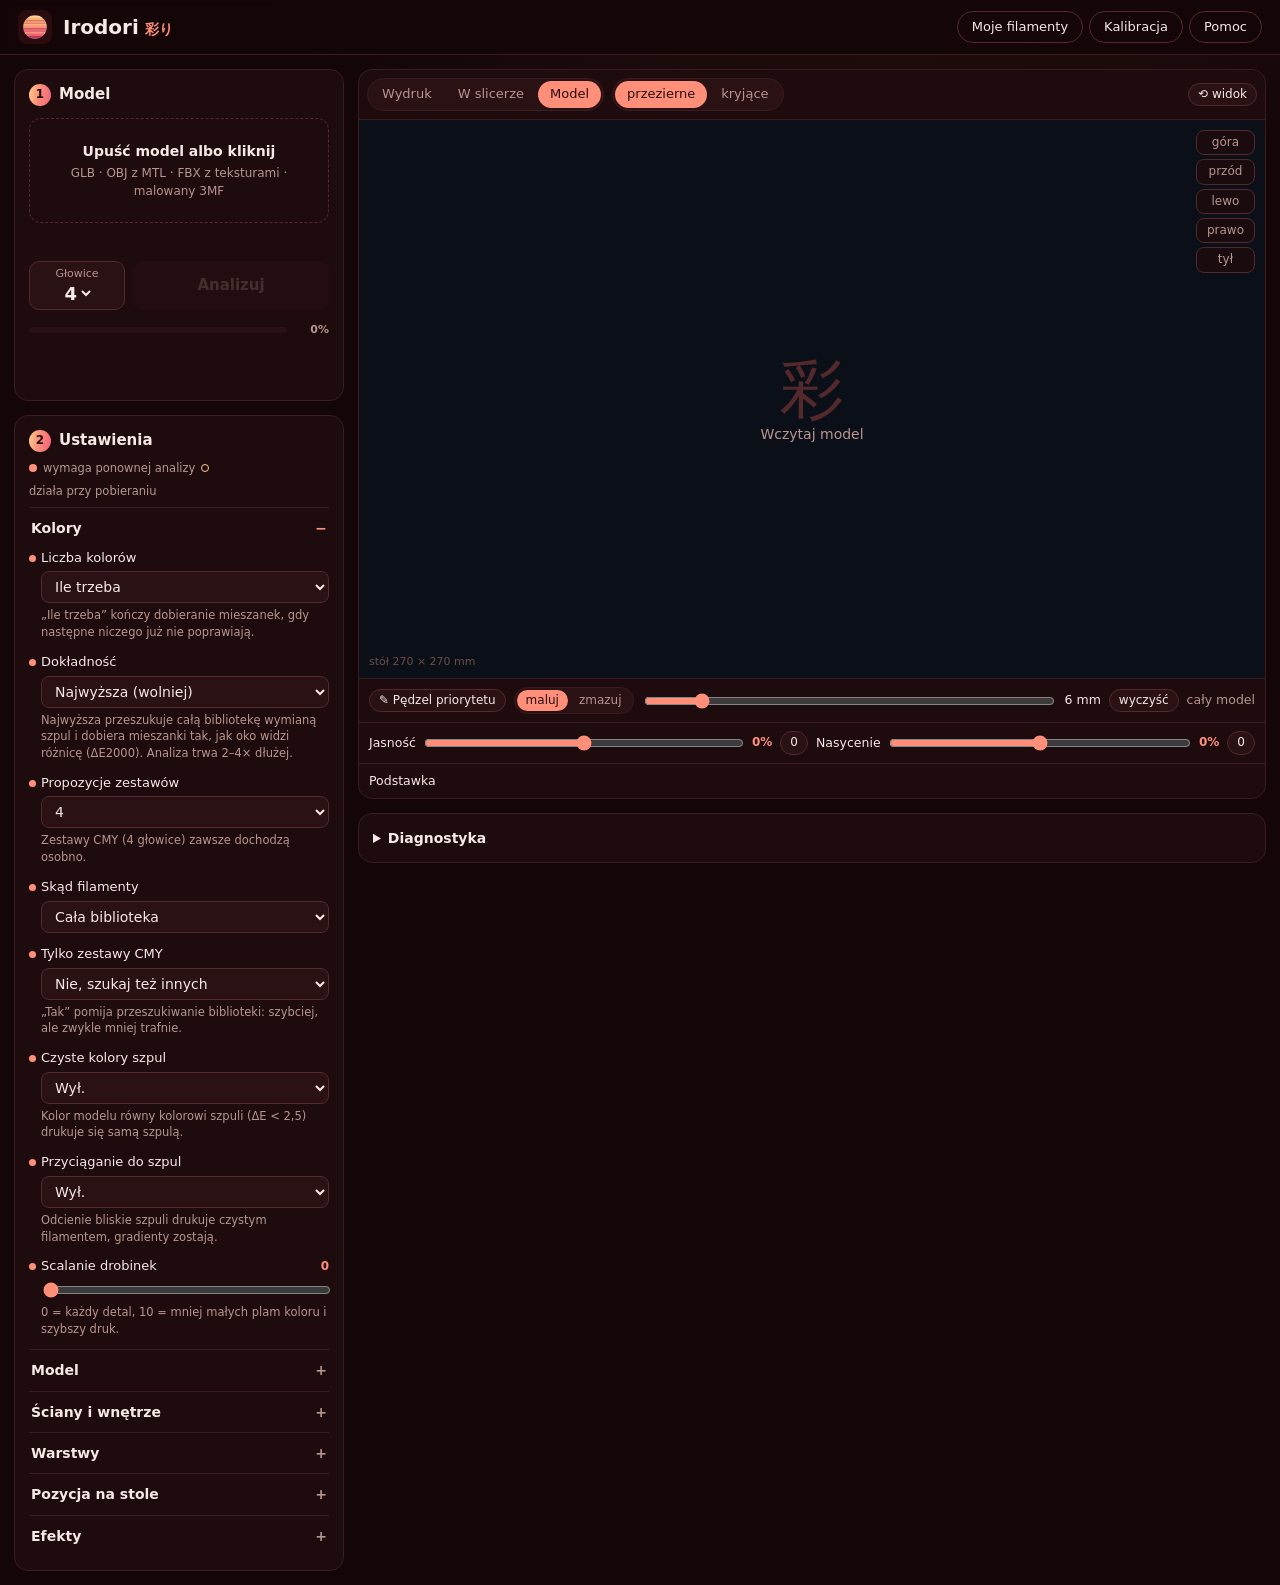
==== frontend/index.html @ f0176de1 "Initial version of Irodori" ====
<!doctype html>
<html lang="pl">
<head>
<meta charset="utf-8">
<meta name="viewport" content="width=device-width, initial-scale=1">
<title>Irodori</title>
<link rel="icon" href="logo.svg" type="image/svg+xml">
<link rel="stylesheet" href="style.css">
<script type="importmap">
{ "imports": {
  "three": "./vendor/three.module.js",
  "three/addons/": "./vendor/jsm/",
  "three-mesh-bvh": "./vendor/three-mesh-bvh.module.js"
} }
</script>
</head>
<body>
<header class="bar">
  <a class="brand" href="./"><img src="logo.svg" alt="" width="34" height="34">
    <span><b>Irodori</b> <span class="kanji">彩り</span></span></a>
  <nav>
    <button id="btnInventory" class="nav" type="button">Moje filamenty</button>
    <button id="btnCalib" class="nav" type="button">Kalibracja</button>
    <a class="nav" href="help.html" target="_blank">Pomoc</a>
  </nav>
</header>

<main class="work">
  <aside class="side">
    <section class="panel">
      <h2><i>1</i> Model</h2>
      <label id="drop" class="drop">
        <input id="file" type="file" accept=".glb,.3mf,.fbx,.obj,.mtl,.png,.jpg,.jpeg,.webp,.tif,.tiff,.tga,.bmp" multiple hidden>
        <b id="dropTitle">Upuść model albo kliknij</b>
        <small id="dropSub">GLB · OBJ z MTL · FBX z teksturami · malowany 3MF</small>
      </label>
      <section id="deps" class="deps" hidden>
        <b>Model potrzebuje tych plików</b>
        <ul id="depList"></ul>
        <div class="row2">
          <label class="btn">+ pliki<input id="depFiles" type="file" accept=".png,.jpg,.jpeg,.webp,.tif,.tiff,.tga,.bmp,.mtl" multiple hidden></label>
          <label class="btn">+ folder<input id="depFolder" type="file" webkitdirectory multiple hidden></label>
        </div>
        <label class="chk"><input id="depAllow" type="checkbox"> Analizuj bez nich (albo są wbudowane w plik)</label>
      </section>
      <div id="fileInfo" class="fileinfo"></div>
      <div class="go">
        <label class="heads" title="Liczba fizycznych filamentów. Snapmaker U1 ma 4 głowice; 5–8 tylko do podglądu.">Głowice
          <select id="s_toolheads"><option>2</option><option>3</option><option selected>4</option><option>5</option>
            <option>6</option><option>7</option><option>8</option></select></label>
        <button id="btnAnalyze" class="go-btn" type="button" disabled>Analizuj</button>
      </div>
      <div class="progress"><div class="pbar"><i id="progBar"></i></div><b id="progPct">0%</b></div>
      <div id="status" class="status"></div>
      <div id="warnings" class="status warn"></div>
    </section>

    <section class="panel settings" id="adv">
      <h2><i>2</i> Ustawienia</h2>
      <p class="legend"><span class="dot re"></span> wymaga ponownej analizy <span class="dot ex"></span> działa przy pobieraniu</p>

      <details class="grp" open><summary>Kolory</summary>
        <div class="opt re"><label for="s_capacity">Liczba kolorów</label>
          <select id="s_capacity"><option value="0" selected>Ile trzeba</option><option value="64">do 64</option>
            <option value="255">do 255</option><option value="-1" id="capNoDither">tylko 4 szpule</option></select>
          <small>„Ile trzeba” kończy dobieranie mieszanek, gdy następne niczego już nie poprawiają.</small></div>
        <div class="opt re"><label for="s_precise">Dokładność</label>
          <select id="s_precise"><option value="1" selected>Najwyższa (wolniej)</option><option value="0">Szybka</option></select>
          <small>Najwyższa przeszukuje całą bibliotekę wymianą szpul i dobiera mieszanki tak, jak oko widzi różnicę (ΔE2000). Analiza trwa 2–4× dłużej.</small></div>
        <div class="opt re"><label for="s_samples">Propozycje zestawów</label>
          <select id="s_samples"><option>1</option><option>2</option><option>3</option><option selected>4</option>
            <option>5</option><option>6</option><option>7</option><option>8</option></select>
          <small>Zestawy CMY (4 głowice) zawsze dochodzą osobno.</small></div>
        <div class="opt re"><label for="s_source">Skąd filamenty</label>
          <select id="s_source"><option value="library" selected>Cała biblioteka</option><option value="owned">Tylko moje szpule</option>
            <option value="loaded">To, co jest w T1–T4</option></select></div>
        <div class="opt re"><label for="s_cmyk_optimized">Tylko zestawy CMY</label>
          <select id="s_cmyk_optimized"><option value="1">Tak</option><option value="0" selected>Nie, szukaj też innych</option></select>
          <small>„Tak” pomija przeszukiwanie biblioteki: szybciej, ale zwykle mniej trafnie.</small></div>
        <div class="opt re"><label for="s_lock_colors">Czyste kolory szpul</label>
          <select id="s_lock_colors"><option value="0" selected>Wył.</option><option value="1">Wł.</option></select>
          <small>Kolor modelu równy kolorowi szpuli (ΔE &lt; 2,5) drukuje się samą szpulą.</small></div>
        <div class="opt re"><label for="s_texture_optimization">Przyciąganie do szpul</label>
          <select id="s_texture_optimization"><option value="0" selected>Wył.</option><option value="1">Wł.</option></select>
          <small>Odcienie bliskie szpuli drukuje czystym filamentem, gradienty zostają.</small></div>
        <div class="opt re"><label for="s_color_threshold">Scalanie drobinek <b id="ctVal" class="val">0</b></label>
          <input id="s_color_threshold" type="range" min="0" max="10" value="0">
          <small>0 = każdy detal, 10 = mniej małych plam koloru i szybszy druk.</small></div>
      </details>

      <details class="grp"><summary>Model</summary>
        <div class="opt re"><label for="s_longest_side">Najdłuższy bok (mm)</label>
          <input id="s_longest_side" type="number" min="1" max="1000" step="1" placeholder="auto: z pliku">
          <small>Puste = rozmiar z pliku; gdy nie mieści się na stole, 50 mm.</small></div>
        <div class="opt re"><label for="s_max_triangles">Maks. trójkątów</label>
          <input id="s_max_triangles" type="number" min="16" max="1000000" step="1000" value="1000000"></div>
        <div class="opt re"><label for="s_repair">Pogrubianie cienkich ścianek</label>
          <select id="s_repair"><option value="auto" selected>Gdy potrzeba</option><option value="on">Zawsze</option><option value="off">Nigdy</option></select>
          <small>Nieszczelną siatkę przebudowuje w bryłę do druku, kolory zostają z oryginału.</small></div>
        <div class="opt re"><label for="s_bake_overlays">Wtapianie nakładek</label>
          <select id="s_bake_overlays"><option value="1" selected>Wł.</option><option value="0">Wył.</option></select>
          <small>Półprzezroczyste naklejki i oczy mieszają się z powierzchnią pod spodem.</small></div>
        <div class="opt re"><label for="s_front_only">Kolory z przodu</label>
          <select id="s_front_only"><option value="0" selected>Wył.</option><option value="1">Wł.</option></select>
          <small>Kolory widoczne od frontu przechodzą przez cały model.</small></div>
      </details>

      <details class="grp"><summary>Ściany i wnętrze</summary>
        <div class="opt ex"><label for="s_colored_walls">Kolorowe ściany</label>
          <input id="s_colored_walls" type="number" min="1" max="1000" value="5"></div>
        <div class="opt re"><label for="s_dual_wall">Dwie receptury ścian</label>
          <select id="s_dual_wall"><option value="0" selected>Wył.</option><option value="1">Wł.</option></select>
          <small>Osobny wzór dla zewnętrznej ściany. Bierze tylko pary, które Orca pokaże w tym samym kolorze co wydruk.</small></div>
        <div class="opt ex"><label for="s_take_interior">Kolor w głąb</label>
          <select id="s_take_interior"><option value="1" selected>Wł.</option><option value="0">Wył.</option></select>
          <small>Kolor idzie przez cały przekrój; mniej szwów, zwykle krótszy druk.</small></div>
        <div class="opt ex"><label for="s_interweave">Splot na dachach <b id="iwVal" class="val">6</b></label>
          <input id="s_interweave" type="range" min="0" max="10" value="6">
          <small>Płaskie góry mieszanek drukuje kropkami 1–2 szpul, które z daleka dają ten sam kolor; wyżej = drobniejsze pola (1,8 → 0,9 mm). Gdy kropki nie trafią w kolor albo byłyby pstrokate, dach zostaje mieszanką warstw.</small></div>
        <div class="opt ex"><label for="s_supports">Podpory</label>
          <select id="s_supports"><option value="1" selected>Drzewiaste</option><option value="0">Brak</option></select></div>
        <div class="opt re"><label>Receptury: cykl · z rzędu · prześwit</label>
          <div class="trio"><input id="s_max_recipe_len" type="number" min="2" max="40" value="20" title="Najdłuższy cykl warstw">
            <input id="s_max_run" type="number" min="1" max="4" value="2" title="Ile warstw tej samej szpuli z rzędu">
            <input id="s_backing" type="number" min="0" max="0.6" step="0.05" value="0.3" title="Ile koloru ściany wewnętrznej widać przez zewnętrzną"></div></div>
      </details>

      <details class="grp"><summary>Warstwy</summary>
        <div class="opt ex"><label for="s_layer_height">Wysokość warstwy</label>
          <select id="s_layer_height"><option>0.04</option><option>0.06</option><option>0.08</option><option selected>0.10</option>
            <option>0.12</option><option>0.14</option><option>0.16</option><option>0.18</option><option>0.20</option>
            <option>0.22</option><option>0.24</option><option>0.26</option><option>0.28</option></select>
          <small>Do 0,16 mm pierwsza warstwa ma 0,20 mm.</small></div>
        <div class="opt ex"><label for="s_variable_layer">Grube warstwy bez mieszania</label>
          <select id="s_variable_layer"><option value="0">Wył.</option><option>0.12</option><option>0.14</option><option>0.16</option>
            <option>0.18</option><option selected>0.20</option><option>0.22</option><option>0.24</option><option>0.26</option><option>0.28</option></select>
          <small>Na wysokościach, gdzie nic się nie miesza.</small></div>
        <div class="opt ex"><label for="s_detailed_top">Cienkie warstwy pod dachami</label>
          <select id="s_detailed_top"><option value="0">Wył.</option><option selected>0.08</option><option>0.10</option><option>0.12</option>
            <option>0.14</option><option>0.16</option><option>0.18</option><option>0.20</option><option>0.22</option>
            <option>0.24</option><option>0.26</option></select>
          <small>Tylko pod płaskimi dachami o realnej powierzchni.</small></div>
        <div class="opt ex"><label for="s_vol">Falujące warstwy (VOL)</label>
          <select id="s_vol"><option value="0" selected>Wył.</option><option value="1">Wł.</option></select>
          <small>Cykl 40 warstw: niższe, bazowe i wyższe o 20%.</small></div>
        <div class="opt ex"><label for="s_subdivide_mix">Podział warstw mieszanych</label>
          <select id="s_subdivide_mix"><option value="0" selected>Wył.</option><option value="1">Wł.</option></select>
          <small>Natywny Local-Z w Snapmaker Orca.</small></div>
      </details>

      <details class="grp"><summary>Pozycja na stole</summary>
        <div class="opt ex"><label>Obrót X · Y · Z (°) <button id="rotAuto" class="mini" type="button">jak w pliku</button></label>
          <div class="trio"><input id="s_rot_x" type="number" step="1" placeholder="X"><input id="s_rot_y" type="number" step="1" placeholder="Y">
            <input id="s_rot_z" type="number" step="1" placeholder="Z"></div>
          <small id="rotState">Orientacja z pliku</small></div>
        <div class="opt ex"><label for="s_z_offset">Zatopienie w stole (mm) <button id="zAuto" class="mini" type="button">0</button></label>
          <input id="s_z_offset" type="number" max="0" step="0.5" placeholder="0">
          <small id="zState">Spód na stole</small></div>
      </details>

      <details class="grp"><summary>Efekty</summary>
        <div class="opt re"><label for="s_rainbow">Tęcza</label>
          <select id="s_rainbow"><option value="0" selected>Wył.</option><option value="1">Wł.</option></select>
          <small>Zastępuje kolory modelu spiralą tęczy i włącza „Kolor w głąb”.</small>
          <div id="rainbowBox" class="sub" hidden>
            <label>W pionie <b id="rvVal" class="val">1</b><input id="s_rainbow_v" type="range" min="0" max="5" step="0.1" value="1"></label>
            <label>Od środka <b id="rhVal" class="val">1</b><input id="s_rainbow_h" type="range" min="0" max="5" step="0.1" value="1"></label>
            <label>Kierunek <select id="s_rainbow_ccw"><option value="0" selected>zgodnie z zegarem</option><option value="1">przeciwnie</option></select></label>
            <label>Przesunięcie barwy <b id="roVal" class="val">0</b><input id="s_rainbow_offset" type="range" min="0" max="360" step="5" value="0"></label>
            <label>Pastel <b id="rwVal" class="val">0</b><input id="s_rainbow_white" type="range" min="0" max="75" step="5" value="0"></label>
            <button id="rainbowReset" class="mini" type="button">domyślne</button>
          </div></div>
      </details>
    </section>
  </aside>

  <section class="stage">
    <div class="panel viewer">
      <div class="vtop">
        <div class="seg" id="viewMode"><button data-v="predicted" type="button">Wydruk</button><button data-v="slicer" type="button" title="Kolory, które pokaże Snapmaker Orca po otwarciu projektu">W slicerze</button><button data-v="source" class="on" type="button">Model</button></div>
        <div class="seg" id="matMode"><button data-m="translucent" class="on" type="button" title="Filamenty przepuszczające światło">przezierne</button><button data-m="opaque" type="button" title="Kryjące: każda kolorowa ściana ma ten sam wzór">kryjące</button></div>
        <button id="resetView" class="mini" type="button">⟲ widok</button>
      </div>
      <div id="canvasWrap"><div id="empty" class="empty"><span>彩</span>Wczytaj model</div>
        <div class="cams" id="cams"><button data-c="top" type="button">góra</button><button data-c="front" type="button">przód</button>
          <button data-c="left" type="button">lewo</button><button data-c="right" type="button">prawo</button><button data-c="back" type="button">tył</button></div>
        <div class="gridlbl">stół 270 × 270 mm</div></div>
      <div class="tools">
        <div class="tool"><button id="brushToggle" class="mini" type="button">✎ Pędzel priorytetu</button>
          <div class="seg small" id="brushMode"><button data-b="paint" class="on" type="button">maluj</button><button data-b="erase" type="button">zmazuj</button></div>
          <input id="brushSize" type="range" min="1" max="40" value="6" title="Rozmiar pędzla"><span id="brushSizeVal">6 mm</span>
          <button id="brushClear" class="mini" type="button">wyczyść</button><span id="focusInfo" class="muted">cały model</span></div>
        <div class="tool"><label>Jasność <input id="s_brightness" type="range" min="-100" max="100" value="0"><b id="brVal" class="val">0%</b></label>
          <button class="mini" data-reset="s_brightness" type="button">0</button>
          <label>Nasycenie <input id="s_saturation" type="range" min="-100" max="100" value="0"><b id="saVal" class="val">0%</b></label>
          <button class="mini" data-reset="s_saturation" type="button">0</button></div>
        <div class="tool bases"><span>Podstawka</span><div id="baseList" class="chips"></div>
          <button id="baseRemove" class="mini" type="button" hidden>bez podstawki</button>
          <input id="s_base" type="hidden" value=""><input id="s_base_size" type="hidden" value="0"></div>
      </div>
    </div>
    <details class="panel diagbox" id="diagBox"><summary>Diagnostyka</summary><dl id="diag" class="dl"></dl></details>
  </section>

  <section id="results" class="results" hidden>
    <div class="rhead"><h2><i>3</i> <span id="resultsTitle">Liczę…</span></h2>
      <button id="btnReanalyze" class="go-btn small" type="button" hidden>Przelicz</button></div>
    <div id="brands" class="brands" hidden><span>Rodziny CMY:</span><div id="brandList"></div></div>
    <div class="panel mine" id="mineCard">
      <div class="mhead"><b>Moje kolory</b><span class="muted small">wpisz kolory szpul, które masz</span>
        <button class="collapse" data-col="mineCard" type="button">−</button></div>
      <div class="body">
        <div id="mineSlots" class="sw4"></div>
        <div class="mfoot"><span id="mineMsg" class="muted small"></span><span id="mineCount" hidden></span></div>
      </div>
    </div>
    <datalist id="libList"></datalist>
    <div id="rows" class="rows"></div>
    <section class="panel" id="rankCard" hidden>
      <b>Ranking zestawów</b><p class="muted small">Szacunek dla wielu kombinacji z biblioteki. „Policz” robi pełną paletę.</p>
      <div id="ranking" class="ranking"></div>
    </section>
  </section>
</main>

<dialog id="dlgInventory">
  <form method="dialog" class="inv">
    <h2>Moje filamenty</h2>
    <h3>W drukarce</h3>
    <div id="invLoaded" class="invloaded"></div>
    <h3>Na półce <span id="invCount" class="muted"></span></h3>
    <div class="invbar">
      <input id="invSearch" type="search" placeholder="marka, nazwa, #hex">
      <select id="invBrand"><option value="">Wszystkie marki</option></select>
      <label class="chk"><input id="invOnly" type="checkbox"> tylko moje</label>
    </div>
    <div id="invList" class="invlist"></div>
    <h3>Własny filament</h3>
    <div class="invadd">
      <input id="invName" type="text" placeholder="Nazwa" maxlength="40">
      <input id="invHex" type="color" value="#808080">
      <input id="invTd" type="number" min="0" max="100" step="0.1" placeholder="TD">
      <button id="invAdd" type="button" class="btn">Dodaj</button>
    </div>
    <menu><button value="cancel" class="btn">Anuluj</button><button id="invSave" value="ok" class="btn accent">Zapisz</button></menu>
  </form>
</dialog>

<dialog id="dlgCalib">
  <form method="dialog" class="calib">
    <h2>Kalibracja kartą</h2>
    <ol>
      <li>Wybierz zestaw i pobierz kartę (pionowa płytka z 48 polami mieszanek).</li>
      <li>Wydrukuj ją bez zmian ustawień.</li>
      <li>Sfotografuj przód na wprost, w rozproszonym świetle, bez flesza.</li>
      <li>Wgraj zdjęcie i kliknij rogi przedniej ściany: lewy górny, prawy górny, prawy dolny, lewy dolny.</li>
    </ol>
    <label>Zestaw <select id="calSet"></select></label>
    <div class="row2"><button id="calCard" class="btn" type="button">Pobierz kartę 3MF</button>
      <label class="btn">Wgraj zdjęcie <input id="calPhoto" type="file" accept="image/*" hidden></label></div>
    <div class="calcanvas"><canvas id="calCanvas"></canvas></div>
    <div id="calStatus" class="status"></div>
    <menu><button value="cancel" class="btn">Zamknij</button><button id="calFit" class="btn accent" type="button" disabled>Zapisz kalibrację</button></menu>
  </form>
</dialog>

<script type="module" src="app.js"></script>
</body>
</html>
---- frontend/style.css ----
@font-face { font-family: "Irodori Sans"; src: url(fonts/MPLUSRounded1c-Regular.ttf) format("truetype"); font-weight: 400; font-display: swap; }
@font-face { font-family: "Irodori Sans"; src: url(fonts/MPLUSRounded1c-Medium.ttf) format("truetype"); font-weight: 500; font-display: swap; }
@font-face { font-family: "Irodori Sans"; src: url(fonts/MPLUSRounded1c-Bold.ttf) format("truetype"); font-weight: 700; font-display: swap; }

:root {
  --bg: #140607;
  --panel: #1e0b0d;
  --panel2: #2a1114;
  --line: #3b1c1f;
  --line2: #54292c;
  --text: #f7e9e5;
  --muted: #b8958f;
  --accent: #ff8f79;
  --rose: #f0607a;
  --gold: #ffd28a;
  --good: #9be59b;
  --mid: #ffd28a;
  --bad: #ff7a8a;
  --grad: linear-gradient(100deg, #ffd28a, #ff8f79 45%, #f0607a);
  --r: 14px;
}
* { box-sizing: border-box; }
[hidden] { display: none !important; }
html, body { margin: 0; }
body {
  background: radial-gradient(1200px 600px at 70% -10%, rgba(255, 143, 121, .10), transparent 60%), var(--bg);
  color: var(--text);
  font: 14px/1.45 "Irodori Sans", "M PLUS Rounded 1c", system-ui, sans-serif;
  min-height: 100vh;
}
button, input, select { font: inherit; color: inherit; }
button { cursor: pointer; }
a { color: var(--accent); }
.muted { color: var(--muted); }
.small, small { font-size: 12px; color: var(--muted); }

.bar { position: sticky; top: 0; z-index: 20; display: flex; align-items: center; justify-content: space-between;
  gap: 12px; padding: 10px 18px; background: rgba(20, 6, 7, .9); backdrop-filter: blur(8px); border-bottom: 1px solid var(--line); }
.brand { display: flex; align-items: center; gap: 11px; color: var(--text); text-decoration: none; }
.brand b { font-size: 20px; }
.brand .kanji { color: var(--accent); font-weight: 700; margin-left: 2px; }
nav { display: flex; gap: 6px; }
.nav { border: 1px solid var(--line2); background: transparent; border-radius: 99px; padding: 6px 14px; font-weight: 500;
  color: var(--text); text-decoration: none; font-size: 13px; }
.nav:hover { border-color: var(--accent); color: var(--accent); }

.work { display: grid; grid-template-columns: 340px minmax(0, 1fr) 460px; gap: 14px; padding: 14px; align-items: start; }
.side, .stage, .results { display: grid; gap: 14px; min-width: 0; }
.stage { position: sticky; top: 70px; }
.panel { background: var(--panel); border: 1px solid var(--line); border-radius: var(--r); padding: 14px; }
h2 { margin: 0 0 12px; font-size: 15px; display: flex; align-items: center; gap: 8px; }
h2 i { font-style: normal; width: 22px; height: 22px; border-radius: 50%; display: grid; place-items: center;
  font-size: 12px; background: var(--grad); color: #2a0c0e; }

.drop { display: grid; gap: 4px; place-items: center; text-align: center; padding: 22px 12px; cursor: pointer;
  border: 1.5px dashed var(--line2); border-radius: 12px; transition: border-color .15s, background .15s; }
.drop:hover, .drop.over { border-color: var(--accent); background: rgba(255, 143, 121, .05); }
.drop.has { border-style: solid; }
.deps { margin-top: 10px; padding: 10px; border: 1px solid var(--line2); border-radius: 10px; background: var(--panel2); font-size: 13px; }
.deps ul { list-style: none; margin: 8px 0; padding: 0; display: grid; gap: 2px; }
.deps li.ok::before { content: "✓ "; color: var(--good); }
.deps li.miss::before { content: "✗ "; color: var(--bad); }
.row2 { display: flex; gap: 8px; margin: 8px 0; }
label.chk { display: flex; gap: 8px; align-items: flex-start; font-size: 12.5px; }
.fileinfo { margin: 10px 0 0; font-weight: 500; color: var(--muted); font-size: 12.5px; min-height: 18px; overflow-wrap: anywhere; }
.go { display: grid; grid-template-columns: 96px 1fr; gap: 8px; margin-top: 10px; }
.heads { display: grid; justify-items: center; font-size: 11px; color: var(--muted); border: 1px solid var(--line2);
  border-radius: 10px; background: var(--panel2); padding: 4px; }
.heads select { background: transparent; border: none; font-size: 18px; font-weight: 700; color: var(--text); }
.heads select option { background: var(--panel2); }
.go-btn { border: none; border-radius: 10px; background: var(--grad); color: #2a0c0e; font-weight: 700; font-size: 15px; padding: 10px; }
.go-btn:disabled { background: var(--panel2); color: #7a5a56; cursor: not-allowed; }
.go-btn.small { font-size: 13px; padding: 6px 14px; }
.progress { display: flex; gap: 10px; align-items: center; margin-top: 12px; }
.pbar { flex: 1; height: 6px; border-radius: 6px; background: var(--panel2); overflow: hidden; }
.pbar i { display: block; height: 100%; width: 0; background: var(--grad); transition: width .3s; }
.progress b { font-size: 11px; color: var(--muted); min-width: 32px; text-align: right; }
.status { margin-top: 6px; font-size: 13px; min-height: 18px; }
.status.err { color: var(--bad); }
.status.warn { color: var(--gold); font-size: 12px; }
.spin { display: inline-block; width: 10px; height: 10px; border: 2px solid var(--accent); border-right-color: transparent;
  border-radius: 50%; animation: s .8s linear infinite; margin-right: 7px; vertical-align: -1px; }
@keyframes s { to { transform: rotate(360deg); } }

.legend { margin: -4px 0 8px; font-size: 11.5px; color: var(--muted); display: flex; align-items: center; gap: 6px; flex-wrap: wrap; }
.dot { width: 8px; height: 8px; border-radius: 50%; display: inline-block; }
.dot.re { background: var(--accent); }
.dot.ex { border: 1.5px solid var(--gold); }
.grp { border-top: 1px solid var(--line); }
.grp > summary { cursor: pointer; list-style: none; padding: 10px 2px; font-weight: 700; display: flex; justify-content: space-between; }
.grp > summary::-webkit-details-marker { display: none; }
.grp > summary::after { content: "+"; color: var(--muted); }
.grp[open] > summary::after { content: "−"; color: var(--accent); }
.opt { display: grid; gap: 4px; padding: 0 0 12px 12px; position: relative; }
.opt::before { content: ""; position: absolute; left: 0; top: 6px; width: 7px; height: 7px; border-radius: 50%; }
.opt.re::before { background: var(--accent); }
.opt.ex::before { border: 1.5px solid var(--gold); }
.opt > label { font-weight: 500; font-size: 13px; display: flex; align-items: center; gap: 6px; }
.opt small { font-size: 11.5px; }
.opt select, .opt input[type=number], .trio input, .sub select { width: 100%; background: var(--panel2); border: 1px solid var(--line2);
  border-radius: 8px; padding: 6px 9px; }
input[type=range] { accent-color: var(--accent); width: 100%; }
.trio { display: grid; grid-template-columns: repeat(3, 1fr); gap: 6px; }
.val { margin-left: auto; color: var(--accent); font-size: 12px; }
.sub { display: grid; gap: 8px; margin-top: 6px; padding: 8px 0 0 10px; border-left: 2px solid var(--line2); }
.sub label { display: grid; grid-template-columns: 1fr auto; gap: 2px; font-size: 12px; }
.sub label input, .sub label select { grid-column: 1 / -1; }

.btn, .mini { border: 1px solid var(--line2); background: var(--panel2); border-radius: 8px; padding: 6px 12px; font-weight: 500;
  color: var(--text); display: inline-flex; align-items: center; gap: 5px; text-decoration: none; }
.mini { padding: 2px 9px; font-size: 12px; border-radius: 99px; }
.btn:hover, .mini:hover { border-color: var(--accent); }
.btn.accent { border-color: var(--accent); color: var(--accent); }
button:disabled { opacity: .45; cursor: not-allowed; }

.viewer { padding: 0; overflow: hidden; }
.vtop { display: flex; gap: 8px; align-items: center; padding: 8px; border-bottom: 1px solid var(--line); flex-wrap: wrap; }
.vtop #resetView { margin-left: auto; }
.seg { display: inline-flex; padding: 2px; gap: 2px; border-radius: 99px; background: var(--panel2); border: 1px solid var(--line); }
.seg button { border: none; background: transparent; padding: 4px 12px; border-radius: 99px; color: var(--muted); font-weight: 500; font-size: 13px; }
.seg button.on { background: var(--accent); color: #2a0c0e; }
.seg.small button { padding: 2px 9px; font-size: 12px; }
#canvasWrap { position: relative; height: min(62vh, 640px); min-height: 360px;
  background: radial-gradient(circle at 50% 35%, #2a1114, #140607 75%); }
#canvasWrap canvas { display: block; width: 100%; height: 100%; }
#canvasWrap.paint canvas { cursor: crosshair; }
.empty { position: absolute; inset: 0; display: grid; place-content: center; text-align: center; color: var(--muted); font-weight: 500; }
.empty span { font-size: 64px; color: var(--line2); line-height: 1.1; }
.cams { position: absolute; right: 10px; top: 10px; display: grid; gap: 4px; }
.cams button { border: 1px solid var(--line2); background: rgba(30, 11, 13, .85); border-radius: 8px; padding: 3px 10px; font-size: 12px; color: var(--muted); }
.cams button:hover { color: var(--accent); border-color: var(--accent); }
.gridlbl { position: absolute; left: 10px; bottom: 8px; font-size: 11px; color: #6e4b47; pointer-events: none; }
.tools { display: grid; border-top: 1px solid var(--line); }
.tool { display: flex; gap: 8px; align-items: center; padding: 8px 10px; flex-wrap: wrap; font-size: 12.5px; }
.tool + .tool { border-top: 1px solid var(--line); }
.tool label { display: flex; align-items: center; gap: 6px; flex: 1; min-width: 160px; }
.tool input[type=range] { width: 90px; flex: 1; }
#brushToggle.on { border-color: var(--accent); color: var(--accent); }
#focusInfo { margin-left: auto; }
.bases > span { font-weight: 500; }
.chips { display: flex; flex-wrap: wrap; gap: 4px; flex: 1; }
.chips button { border: 1px solid var(--line2); background: transparent; border-radius: 99px; padding: 2px 10px; font-size: 12px; color: var(--muted); }
.chips button:hover { color: var(--text); border-color: var(--accent); }
.chips button.on { background: var(--accent); border-color: var(--accent); color: #2a0c0e; font-weight: 700; }
.diagbox > summary { cursor: pointer; font-weight: 700; }
.dl { display: grid; grid-template-columns: auto 1fr; gap: 4px 12px; margin: 10px 0 0; font-size: 12px; }
.dl dt { color: var(--muted); }
.dl dd { margin: 0; }

.rhead { display: flex; align-items: center; gap: 10px; }
.rhead h2 { margin: 0; flex: 1; }
.brands { display: flex; gap: 10px; align-items: center; font-size: 12.5px; flex-wrap: wrap; }
#brandList { display: flex; gap: 12px; flex-wrap: wrap; }
#brandList label { display: flex; gap: 5px; align-items: center; }
#brandList input { accent-color: var(--accent); }
.mhead, .rc-head { display: flex; gap: 10px; align-items: flex-start; }
.mhead { align-items: center; }
.mhead .small { flex: 1; }
.collapse { width: 26px; height: 26px; flex: none; border-radius: 50%; border: 1px solid var(--line2); background: transparent; color: var(--muted); }
.collapsed .body { display: none; }
.mfoot { display: flex; align-items: center; justify-content: space-between; gap: 8px; }
.rows { display: grid; gap: 12px; }
.rowcard { position: relative; background: var(--panel); border: 1px solid var(--line); border-radius: var(--r); padding: 12px; cursor: pointer; }
.rowcard:hover { border-color: var(--line2); }
.rowcard.sel { border-color: var(--accent); box-shadow: 0 0 0 3px rgba(255, 143, 121, .12); }
.rc-head .t { flex: 1; min-width: 0; }
.rc-head h3 { margin: 0; font-size: 15px; }
.rc-head .t p { margin: 2px 0 0; font-size: 11.5px; color: var(--muted); }
.score { display: grid; justify-items: end; text-align: right; }
.score .m { font-size: 20px; font-weight: 700; line-height: 1.1; }
.score .m.good { color: var(--good); }
.score .m.mid { color: var(--mid); }
.score .m.bad { color: var(--bad); }
.score small { font-size: 11px; }
.score .time { font-size: 12px; cursor: help; color: var(--text); }
.score .time i { font-style: normal; color: var(--muted); }
.sw4 { display: grid; grid-template-columns: repeat(var(--n, 4), minmax(0, 1fr)); gap: 8px; margin: 10px 0; }
.swc { display: flex; flex-direction: column; min-width: 0; font-size: 12px; }
.swc .alts { display: flex; gap: 3px; margin-bottom: 4px; min-height: 20px; }
.swc .alts button { flex: 1; border: 1px solid var(--line2); background: transparent; border-radius: 6px; font-size: 11px; color: var(--muted); padding: 1px 0; }
.swc .alts button.on { border-color: var(--accent); color: var(--accent); }
.chip { height: 46px; border-radius: 10px; border: 1px solid rgba(255, 255, 255, .12); position: relative; }
.chip.empty { display: grid; place-items: center; font-size: 11.5px; color: var(--muted); border-style: dashed; border-color: var(--line2); }
.chip input[type=color] { position: absolute; inset: 0; opacity: 0; cursor: pointer; width: 100%; height: 100%; }
.swc b { margin-top: 5px; font-weight: 500; line-height: 1.25; display: -webkit-box; -webkit-line-clamp: 2; -webkit-box-orient: vertical; overflow: hidden; overflow-wrap: anywhere; }
.hexl { display: flex; align-items: center; gap: 3px; color: var(--muted); margin-top: 2px; }
.hexl span { flex: 1; min-width: 0; overflow: hidden; text-overflow: ellipsis; }
.ico { width: 20px; height: 20px; display: grid; place-items: center; border-radius: 6px; border: 1px solid var(--line2);
  font-size: 10px; color: var(--muted); background: transparent; padding: 0; position: relative; overflow: hidden; text-decoration: none; }
.ico:hover { color: var(--accent); border-color: var(--accent); }
.ico input[type=color] { position: absolute; inset: 0; opacity: 0; cursor: pointer; }
.swc .use { font-size: 11px; color: var(--muted); }
.swc input.hex { margin-top: 4px; width: 100%; background: var(--panel2); border: 1px solid var(--line2); border-radius: 7px; padding: 4px 6px; font-size: 12px; }
.strip { height: 10px; border-radius: 99px; display: flex; overflow: hidden; }
.strip i { flex: 1; }
.rc-foot { display: flex; gap: 8px; align-items: flex-start; margin-top: 10px; }
.rc-foot details { flex: 1; min-width: 0; font-size: 12px; }
.rc-foot summary { cursor: pointer; color: var(--muted); }
.dlbtns { display: flex; gap: 6px; flex-wrap: wrap; justify-content: flex-end; }
.dlbtns .btn { padding: 4px 10px; font-size: 12px; }
.gstat { font-size: 12px; margin-top: 8px; }
.gstat:empty { display: none; }
.gstat.err { color: var(--bad); }
.ranking { display: grid; gap: 5px; max-height: 320px; overflow: auto; margin-top: 8px; }
.rk { display: grid; grid-template-columns: 24px 1fr auto auto; gap: 8px; align-items: center; font-size: 12px; }
.rk .n { color: var(--muted); text-align: right; }
.rk .chips i { flex: 1; height: 16px; border-radius: 5px; border: 1px solid rgba(255, 255, 255, .12); }
.rk b { color: var(--good); }
#rankCard p { margin: 2px 0 0; }

dialog { background: var(--panel); color: var(--text); border: 1px solid var(--line2); border-radius: 16px; padding: 18px; width: min(760px, 94vw); }
dialog::backdrop { background: rgba(10, 2, 3, .7); }
dialog h2 { margin: 0 0 8px; font-size: 18px; }
dialog h3 { font-size: 12px; color: var(--muted); margin: 14px 0 6px; }
dialog menu { display: flex; gap: 8px; justify-content: flex-end; padding: 0; margin: 14px 0 0; }
dialog select, dialog input[type=search], dialog input[type=text], dialog input[type=number] { background: var(--panel2); border: 1px solid var(--line2); border-radius: 8px; padding: 6px 9px; }
.calib ol { padding-left: 18px; color: var(--muted); }
.calib select { max-width: 100%; display: block; margin-top: 4px; }
.calcanvas { margin-top: 8px; max-height: 50vh; overflow: auto; border: 1px solid var(--line); border-radius: 8px; }
.calcanvas canvas { display: block; max-width: 100%; cursor: crosshair; }
.invloaded { display: grid; grid-template-columns: repeat(auto-fit, minmax(160px, 1fr)); gap: 8px; }
.invloaded label { display: grid; grid-template-columns: auto 14px 1fr; gap: 6px; align-items: center; font-size: 12.5px; }
.invloaded select { width: 100%; min-width: 0; }
.invloaded .dot, .invlist .dot { width: 14px; height: 14px; border-radius: 4px; border: 1px solid rgba(255, 255, 255, .2); }
.invbar { display: flex; gap: 8px; flex-wrap: wrap; align-items: center; }
.invbar input[type=search] { flex: 1; min-width: 160px; }
.invbar .chk { align-items: center; }
.invlist { max-height: 36vh; overflow: auto; margin-top: 8px; border: 1px solid var(--line); border-radius: 10px; }
.invlist h4 { margin: 0; padding: 5px 10px; font-size: 11.5px; color: var(--muted); background: var(--panel2); position: sticky; top: 0; }
.invlist label { display: grid; grid-template-columns: auto 14px 1fr auto auto; gap: 8px; align-items: center; padding: 3px 10px; font-size: 12.5px; cursor: pointer; }
.invlist label:hover { background: var(--panel2); }
.invlist .x { padding: 0 6px; font-size: 11px; }
.invadd { display: flex; gap: 8px; align-items: center; flex-wrap: wrap; }
.invadd input[type=text] { flex: 1; min-width: 140px; }
.invadd input[type=number] { width: 80px; }
.invadd input[type=color] { width: 40px; height: 32px; border: none; background: none; padding: 0; }

@media (max-width: 1500px) {
  .work { grid-template-columns: 330px minmax(0, 1fr); }
  .results { grid-column: 2; }
  .stage { position: static; }
}
@media (max-width: 900px) {
  .work { grid-template-columns: 1fr; padding: 10px; }
  .results { grid-column: auto; }
  .bar { flex-wrap: wrap; }
  .sw4 { grid-template-columns: repeat(2, minmax(0, 1fr)); }
}
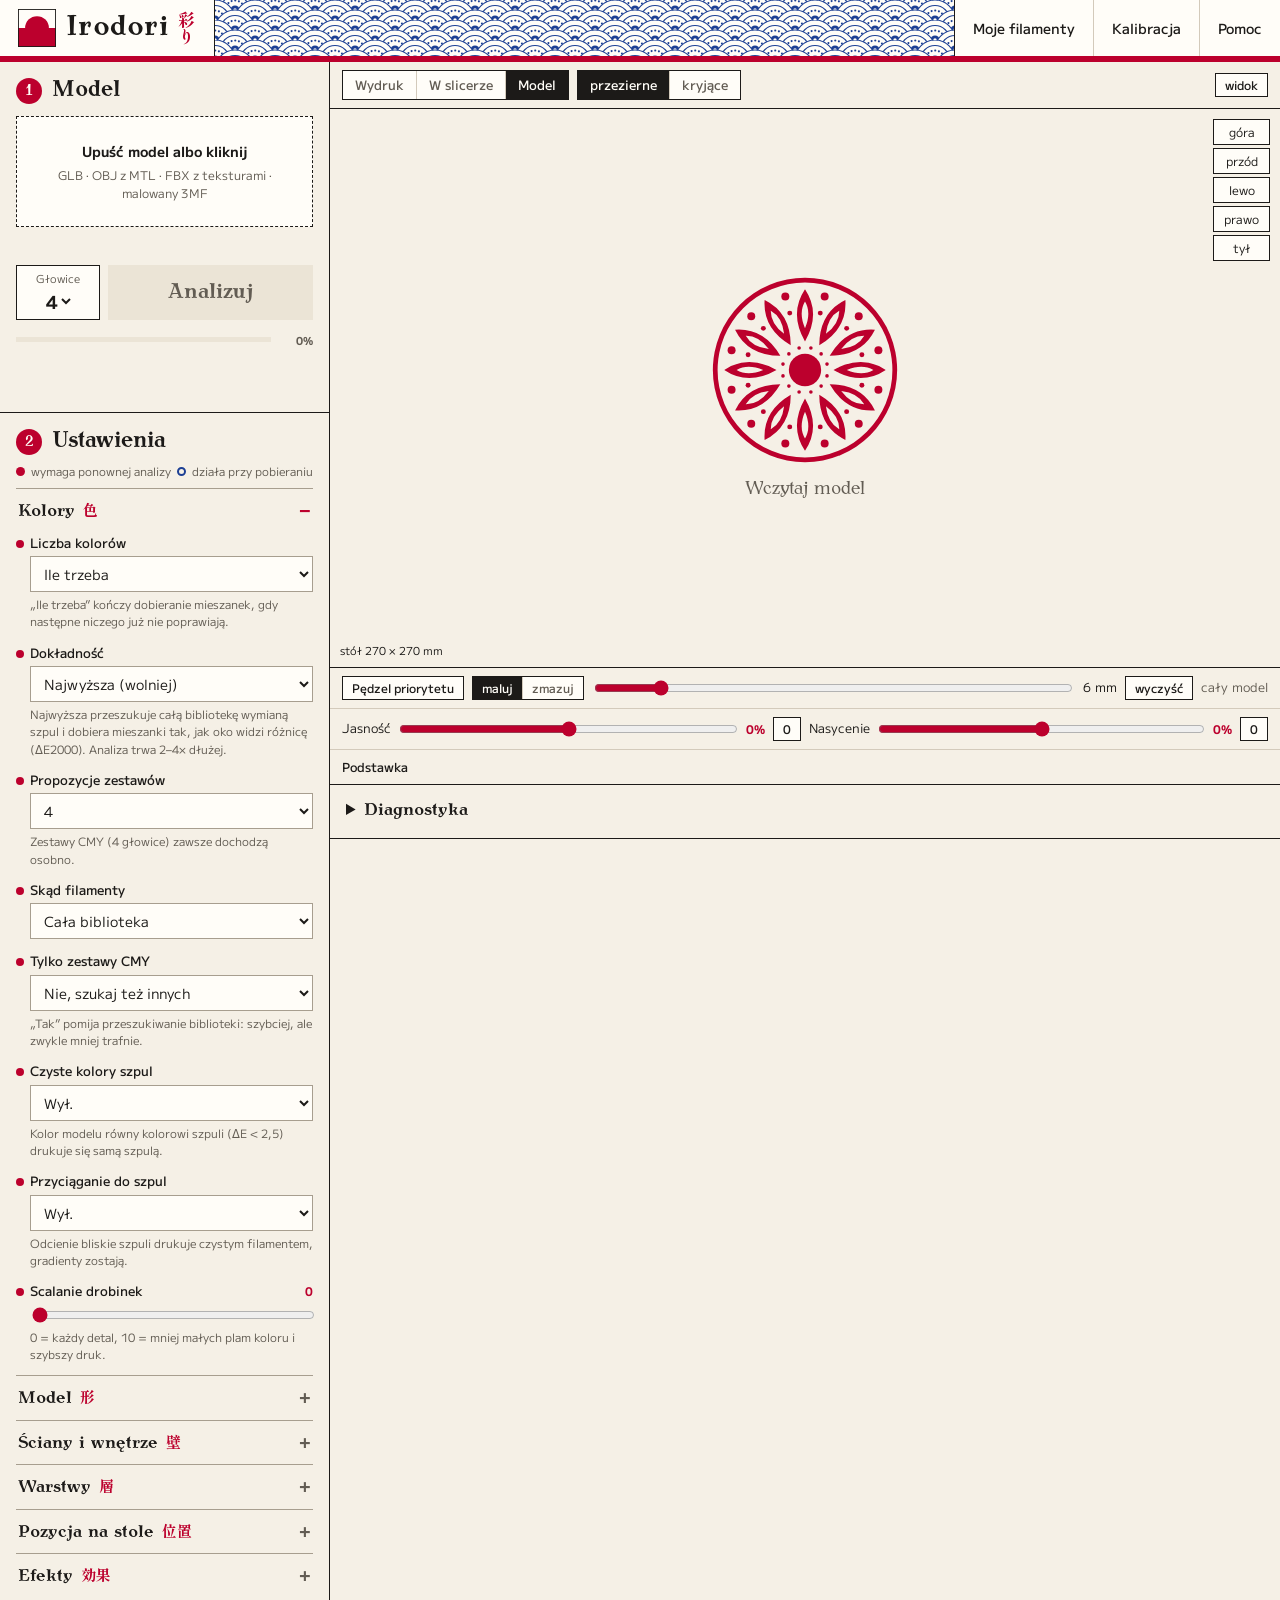
==== commit 08591bef: "New look combining Poland and Japan Paper, white and red, Boleslawiec cobalt, Antykwa Torunska and J" ====
--- a/frontend/index.html
+++ b/frontend/index.html
@@ -16,8 +16,9 @@
 </head>
 <body>
 <header class="bar">
-  <a class="brand" href="./"><img src="logo.svg" alt="" width="34" height="34">
-    <span><b>Irodori</b> <span class="kanji">彩り</span></span></a>
+  <a class="brand" href="./"><img src="logo.svg" alt="" width="38" height="38">
+    <b>Irodori</b><span class="kanji" lang="ja">彩り</span></a>
+  <div class="fala"></div>
   <nav>
     <button id="btnInventory" class="nav" type="button">Moje filamenty</button>
     <button id="btnCalib" class="nav" type="button">Kalibracja</button>
@@ -59,7 +60,7 @@
       <h2><i>2</i> Ustawienia</h2>
       <p class="legend"><span class="dot re"></span> wymaga ponownej analizy <span class="dot ex"></span> działa przy pobieraniu</p>
 
-      <details class="grp" open><summary>Kolory</summary>
+      <details class="grp" open><summary>Kolory <span class="ja" lang="ja">色</span></summary>
         <div class="opt re"><label for="s_capacity">Liczba kolorów</label>
           <select id="s_capacity"><option value="0" selected>Ile trzeba</option><option value="64">do 64</option>
             <option value="255">do 255</option><option value="-1" id="capNoDither">tylko 4 szpule</option></select>
@@ -88,7 +89,7 @@
           <small>0 = każdy detal, 10 = mniej małych plam koloru i szybszy druk.</small></div>
       </details>
 
-      <details class="grp"><summary>Model</summary>
+      <details class="grp"><summary>Model <span class="ja" lang="ja">形</span></summary>
         <div class="opt re"><label for="s_longest_side">Najdłuższy bok (mm)</label>
           <input id="s_longest_side" type="number" min="1" max="1000" step="1" placeholder="auto: z pliku">
           <small>Puste = rozmiar z pliku; gdy nie mieści się na stole, 50 mm.</small></div>
@@ -105,7 +106,7 @@
           <small>Kolory widoczne od frontu przechodzą przez cały model.</small></div>
       </details>
 
-      <details class="grp"><summary>Ściany i wnętrze</summary>
+      <details class="grp"><summary>Ściany i wnętrze <span class="ja" lang="ja">壁</span></summary>
         <div class="opt ex"><label for="s_colored_walls">Kolorowe ściany</label>
           <input id="s_colored_walls" type="number" min="1" max="1000" value="5"></div>
         <div class="opt re"><label for="s_dual_wall">Dwie receptury ścian</label>
@@ -125,7 +126,7 @@
             <input id="s_backing" type="number" min="0" max="0.6" step="0.05" value="0.3" title="Ile koloru ściany wewnętrznej widać przez zewnętrzną"></div></div>
       </details>
 
-      <details class="grp"><summary>Warstwy</summary>
+      <details class="grp"><summary>Warstwy <span class="ja" lang="ja">層</span></summary>
         <div class="opt ex"><label for="s_layer_height">Wysokość warstwy</label>
           <select id="s_layer_height"><option>0.04</option><option>0.06</option><option>0.08</option><option selected>0.10</option>
             <option>0.12</option><option>0.14</option><option>0.16</option><option>0.18</option><option>0.20</option>
@@ -148,7 +149,7 @@
           <small>Natywny Local-Z w Snapmaker Orca.</small></div>
       </details>
 
-      <details class="grp"><summary>Pozycja na stole</summary>
+      <details class="grp"><summary>Pozycja na stole <span class="ja" lang="ja">位置</span></summary>
         <div class="opt ex"><label>Obrót X · Y · Z (°) <button id="rotAuto" class="mini" type="button">jak w pliku</button></label>
           <div class="trio"><input id="s_rot_x" type="number" step="1" placeholder="X"><input id="s_rot_y" type="number" step="1" placeholder="Y">
             <input id="s_rot_z" type="number" step="1" placeholder="Z"></div>
@@ -158,7 +159,7 @@
           <small id="zState">Spód na stole</small></div>
       </details>
 
-      <details class="grp"><summary>Efekty</summary>
+      <details class="grp"><summary>Efekty <span class="ja" lang="ja">効果</span></summary>
         <div class="opt re"><label for="s_rainbow">Tęcza</label>
           <select id="s_rainbow"><option value="0" selected>Wył.</option><option value="1">Wł.</option></select>
           <small>Zastępuje kolory modelu spiralą tęczy i włącza „Kolor w głąb”.</small>
@@ -179,14 +180,14 @@
       <div class="vtop">
         <div class="seg" id="viewMode"><button data-v="predicted" type="button">Wydruk</button><button data-v="slicer" type="button" title="Kolory, które pokaże Snapmaker Orca po otwarciu projektu">W slicerze</button><button data-v="source" class="on" type="button">Model</button></div>
         <div class="seg" id="matMode"><button data-m="translucent" class="on" type="button" title="Filamenty przepuszczające światło">przezierne</button><button data-m="opaque" type="button" title="Kryjące: każda kolorowa ściana ma ten sam wzór">kryjące</button></div>
-        <button id="resetView" class="mini" type="button">⟲ widok</button>
-      </div>
-      <div id="canvasWrap"><div id="empty" class="empty"><span>彩</span>Wczytaj model</div>
+        <button id="resetView" class="mini" type="button">widok</button>
+      </div>
+      <div id="canvasWrap"><div id="empty" class="empty"><img src="herb.svg" alt="" width="190" height="190">Wczytaj model</div>
         <div class="cams" id="cams"><button data-c="top" type="button">góra</button><button data-c="front" type="button">przód</button>
           <button data-c="left" type="button">lewo</button><button data-c="right" type="button">prawo</button><button data-c="back" type="button">tył</button></div>
         <div class="gridlbl">stół 270 × 270 mm</div></div>
       <div class="tools">
-        <div class="tool"><button id="brushToggle" class="mini" type="button">✎ Pędzel priorytetu</button>
+        <div class="tool"><button id="brushToggle" class="mini" type="button">Pędzel priorytetu</button>
           <div class="seg small" id="brushMode"><button data-b="paint" class="on" type="button">maluj</button><button data-b="erase" type="button">zmazuj</button></div>
           <input id="brushSize" type="range" min="1" max="40" value="6" title="Rozmiar pędzla"><span id="brushSizeVal">6 mm</span>
           <button id="brushClear" class="mini" type="button">wyczyść</button><span id="focusInfo" class="muted">cały model</span></div>
--- a/frontend/style.css
+++ b/frontend/style.css
@@ -1,148 +1,144 @@
-@font-face { font-family: "Irodori Sans"; src: url(fonts/MPLUSRounded1c-Regular.ttf) format("truetype"); font-weight: 400; font-display: swap; }
-@font-face { font-family: "Irodori Sans"; src: url(fonts/MPLUSRounded1c-Medium.ttf) format("truetype"); font-weight: 500; font-display: swap; }
-@font-face { font-family: "Irodori Sans"; src: url(fonts/MPLUSRounded1c-Bold.ttf) format("truetype"); font-weight: 700; font-display: swap; }
+@font-face { font-family: "Antykwa"; src: url(fonts/AntykwaTorunska-Regular.otf) format("opentype"); font-weight: 400; font-display: swap; }
+@font-face { font-family: "Antykwa"; src: url(fonts/AntykwaTorunska-Bold.otf) format("opentype"); font-weight: 700; font-display: swap; }
+@font-face { font-family: "Irodori Sans"; src: url(fonts/MPLUS1.woff2) format("woff2"); font-weight: 100 900; font-display: swap; }
+@font-face { font-family: "Irodori Mincho"; src: url(fonts/ShipporiMincho-Bold.woff2) format("woff2"); font-weight: 700; font-display: swap; }
 
 :root {
-  --bg: #140607;
-  --panel: #1e0b0d;
-  --panel2: #2a1114;
-  --line: #3b1c1f;
-  --line2: #54292c;
-  --text: #f7e9e5;
-  --muted: #b8958f;
-  --accent: #ff8f79;
-  --rose: #f0607a;
-  --gold: #ffd28a;
-  --good: #9be59b;
-  --mid: #ffd28a;
-  --bad: #ff7a8a;
-  --grad: linear-gradient(100deg, #ffd28a, #ff8f79 45%, #f0607a);
-  --r: 14px;
+  color-scheme: light;
+  --paper: #f5f0e6;
+  --white: #fffdf8;
+  --tint: #ebe4d6;
+  --ink: #1c1a18;
+  --muted: #625c53;
+  --line: #d3cabb;
+  --line2: #a79e8f;
+  --red: #bc002d;
+  --cobalt: #1c3f94;
+  --good: #3b6629;
+  --mid: #8c5b06;
+  --bad: #bc002d;
+  --head: "Antykwa", "Irodori Mincho", Georgia, serif;
+  --ja: "Irodori Mincho", serif;
 }
-* { box-sizing: border-box; }
+* { box-sizing: border-box; border-radius: 0; }
 [hidden] { display: none !important; }
 html, body { margin: 0; }
-body {
-  background: radial-gradient(1200px 600px at 70% -10%, rgba(255, 143, 121, .10), transparent 60%), var(--bg);
-  color: var(--text);
-  font: 14px/1.45 "Irodori Sans", "M PLUS Rounded 1c", system-ui, sans-serif;
-  min-height: 100vh;
-}
+body { background: var(--paper); color: var(--ink); font: 14px/1.5 "Irodori Sans", system-ui, sans-serif; min-height: 100vh; }
 button, input, select { font: inherit; color: inherit; }
 button { cursor: pointer; }
-a { color: var(--accent); }
+a { color: var(--cobalt); }
 .muted { color: var(--muted); }
 .small, small { font-size: 12px; color: var(--muted); }
-
-.bar { position: sticky; top: 0; z-index: 20; display: flex; align-items: center; justify-content: space-between;
-  gap: 12px; padding: 10px 18px; background: rgba(20, 6, 7, .9); backdrop-filter: blur(8px); border-bottom: 1px solid var(--line); }
-.brand { display: flex; align-items: center; gap: 11px; color: var(--text); text-decoration: none; }
-.brand b { font-size: 20px; }
-.brand .kanji { color: var(--accent); font-weight: 700; margin-left: 2px; }
-nav { display: flex; gap: 6px; }
-.nav { border: 1px solid var(--line2); background: transparent; border-radius: 99px; padding: 6px 14px; font-weight: 500;
-  color: var(--text); text-decoration: none; font-size: 13px; }
-.nav:hover { border-color: var(--accent); color: var(--accent); }
-
-.work { display: grid; grid-template-columns: 340px minmax(0, 1fr) 460px; gap: 14px; padding: 14px; align-items: start; }
-.side, .stage, .results { display: grid; gap: 14px; min-width: 0; }
-.stage { position: sticky; top: 70px; }
-.panel { background: var(--panel); border: 1px solid var(--line); border-radius: var(--r); padding: 14px; }
-h2 { margin: 0 0 12px; font-size: 15px; display: flex; align-items: center; gap: 8px; }
-h2 i { font-style: normal; width: 22px; height: 22px; border-radius: 50%; display: grid; place-items: center;
-  font-size: 12px; background: var(--grad); color: #2a0c0e; }
-
-.drop { display: grid; gap: 4px; place-items: center; text-align: center; padding: 22px 12px; cursor: pointer;
-  border: 1.5px dashed var(--line2); border-radius: 12px; transition: border-color .15s, background .15s; }
-.drop:hover, .drop.over { border-color: var(--accent); background: rgba(255, 143, 121, .05); }
+:focus-visible { outline: 2px solid var(--cobalt); outline-offset: 1px; }
+
+.bar { position: sticky; top: 0; z-index: 20; display: flex; align-items: stretch; height: 62px; background: var(--white); border-bottom: 6px solid var(--red); }
+.brand { display: flex; align-items: center; gap: 10px; padding: 0 18px; color: var(--ink); text-decoration: none; }
+.brand img { display: block; }
+.brand b { font: 700 28px/1 var(--head); letter-spacing: .01em; }
+.brand .kanji { font: 700 17px/1.05 var(--ja); color: var(--red); writing-mode: vertical-rl; }
+.fala { flex: 1; min-width: 0; background: url(fala.svg) 0 0 / 40px 20px; border-inline: 1px solid var(--ink); }
+nav { display: flex; }
+.nav { display: flex; align-items: center; border: 0; border-left: 1px solid var(--line); background: transparent; padding: 0 18px; font-weight: 500; color: var(--ink); text-decoration: none; font-size: 14px; }
+.nav:first-child { border-left: 0; }
+.nav:hover { background: var(--ink); color: var(--white); }
+
+.work { display: grid; grid-template-columns: 340px minmax(0, 1fr) 460px; align-items: start; }
+.side, .stage, .results { display: grid; min-width: 0; }
+.side { border-right: 1px solid var(--ink); }
+.stage { position: sticky; top: 62px; }
+.results { border-left: 1px solid var(--ink); padding: 16px; gap: 14px; }
+.panel { padding: 16px; border-bottom: 1px solid var(--ink); }
+.results > .panel { border: 1px solid var(--line2); background: var(--white); padding: 12px; }
+h2 { margin: 0 0 12px; font: 700 22px/1.15 var(--head); display: flex; align-items: center; gap: 10px; }
+h2 i { font: 700 15px/1 var(--head); width: 26px; height: 26px; flex: none; border-radius: 50%; display: grid; place-items: center; background: var(--red); color: var(--white); }
+
+.drop { display: grid; gap: 4px; place-items: center; text-align: center; padding: 24px 12px; cursor: pointer; background: var(--white); border: 1px dashed var(--ink); }
+.drop:hover, .drop.over { border-style: solid; border-color: var(--red); }
 .drop.has { border-style: solid; }
-.deps { margin-top: 10px; padding: 10px; border: 1px solid var(--line2); border-radius: 10px; background: var(--panel2); font-size: 13px; }
+.deps { margin-top: 10px; padding: 10px; border: 1px solid var(--line2); background: var(--white); font-size: 13px; }
 .deps ul { list-style: none; margin: 8px 0; padding: 0; display: grid; gap: 2px; }
 .deps li.ok::before { content: "✓ "; color: var(--good); }
 .deps li.miss::before { content: "✗ "; color: var(--bad); }
 .row2 { display: flex; gap: 8px; margin: 8px 0; }
 label.chk { display: flex; gap: 8px; align-items: flex-start; font-size: 12.5px; }
 .fileinfo { margin: 10px 0 0; font-weight: 500; color: var(--muted); font-size: 12.5px; min-height: 18px; overflow-wrap: anywhere; }
-.go { display: grid; grid-template-columns: 96px 1fr; gap: 8px; margin-top: 10px; }
-.heads { display: grid; justify-items: center; font-size: 11px; color: var(--muted); border: 1px solid var(--line2);
-  border-radius: 10px; background: var(--panel2); padding: 4px; }
-.heads select { background: transparent; border: none; font-size: 18px; font-weight: 700; color: var(--text); }
-.heads select option { background: var(--panel2); }
-.go-btn { border: none; border-radius: 10px; background: var(--grad); color: #2a0c0e; font-weight: 700; font-size: 15px; padding: 10px; }
-.go-btn:disabled { background: var(--panel2); color: #7a5a56; cursor: not-allowed; }
-.go-btn.small { font-size: 13px; padding: 6px 14px; }
+.go { display: grid; grid-template-columns: 84px 1fr; gap: 8px; margin-top: 10px; }
+.heads { display: grid; justify-items: center; font-size: 11px; color: var(--muted); border: 1px solid var(--ink); background: var(--white); padding: 4px; }
+.heads select { background: transparent; border: none; font-size: 18px; font-weight: 700; color: var(--ink); }
+.go-btn { border: 0; background: var(--red); color: var(--white); font: 700 21px/1 var(--head); padding: 12px; }
+.go-btn:hover:not(:disabled) { background: var(--ink); }
+.go-btn:disabled { background: var(--tint); color: var(--muted); opacity: 1; cursor: not-allowed; }
+.go-btn.small { font-size: 15px; padding: 7px 14px; }
 .progress { display: flex; gap: 10px; align-items: center; margin-top: 12px; }
-.pbar { flex: 1; height: 6px; border-radius: 6px; background: var(--panel2); overflow: hidden; }
-.pbar i { display: block; height: 100%; width: 0; background: var(--grad); transition: width .3s; }
+.pbar { flex: 1; height: 5px; background: var(--tint); overflow: hidden; }
+.pbar i { display: block; height: 100%; width: 0; background: var(--red); transition: width .3s; }
 .progress b { font-size: 11px; color: var(--muted); min-width: 32px; text-align: right; }
 .status { margin-top: 6px; font-size: 13px; min-height: 18px; }
 .status.err { color: var(--bad); }
-.status.warn { color: var(--gold); font-size: 12px; }
-.spin { display: inline-block; width: 10px; height: 10px; border: 2px solid var(--accent); border-right-color: transparent;
-  border-radius: 50%; animation: s .8s linear infinite; margin-right: 7px; vertical-align: -1px; }
+.status.warn { color: var(--mid); font-size: 12px; }
+.spin { display: inline-block; width: 10px; height: 10px; border: 2px solid var(--red); border-right-color: transparent; border-radius: 50%; animation: s .8s linear infinite; margin-right: 7px; vertical-align: -1px; }
 @keyframes s { to { transform: rotate(360deg); } }
 
 .legend { margin: -4px 0 8px; font-size: 11.5px; color: var(--muted); display: flex; align-items: center; gap: 6px; flex-wrap: wrap; }
-.dot { width: 8px; height: 8px; border-radius: 50%; display: inline-block; }
-.dot.re { background: var(--accent); }
-.dot.ex { border: 1.5px solid var(--gold); }
-.grp { border-top: 1px solid var(--line); }
-.grp > summary { cursor: pointer; list-style: none; padding: 10px 2px; font-weight: 700; display: flex; justify-content: space-between; }
+.dot { width: 9px; height: 9px; border-radius: 50%; display: inline-block; }
+.dot.re { background: var(--red); }
+.dot.ex { border: 2px solid var(--cobalt); }
+.grp { border-top: 1px solid var(--line2); }
+.grp > summary { cursor: pointer; list-style: none; padding: 10px 2px; font: 700 17px/1.2 var(--head); display: flex; align-items: baseline; gap: 8px; }
 .grp > summary::-webkit-details-marker { display: none; }
-.grp > summary::after { content: "+"; color: var(--muted); }
-.grp[open] > summary::after { content: "−"; color: var(--accent); }
-.opt { display: grid; gap: 4px; padding: 0 0 12px 12px; position: relative; }
-.opt::before { content: ""; position: absolute; left: 0; top: 6px; width: 7px; height: 7px; border-radius: 50%; }
-.opt.re::before { background: var(--accent); }
-.opt.ex::before { border: 1.5px solid var(--gold); }
+.ja { font: 700 15px/1 var(--ja); color: var(--red); margin-right: auto; }
+.grp > summary::after { content: "+"; font-family: "Irodori Sans", sans-serif; color: var(--muted); }
+.grp[open] > summary::after { content: "−"; color: var(--red); }
+.opt { display: grid; gap: 4px; padding: 0 0 12px 14px; position: relative; }
+.opt::before { content: ""; position: absolute; left: 0; top: 7px; width: 8px; height: 8px; border-radius: 50%; }
+.opt.re::before { background: var(--red); }
+.opt.ex::before { border: 2px solid var(--cobalt); }
 .opt > label { font-weight: 500; font-size: 13px; display: flex; align-items: center; gap: 6px; }
 .opt small { font-size: 11.5px; }
-.opt select, .opt input[type=number], .trio input, .sub select { width: 100%; background: var(--panel2); border: 1px solid var(--line2);
-  border-radius: 8px; padding: 6px 9px; }
-input[type=range] { accent-color: var(--accent); width: 100%; }
+.opt select, .opt input[type=number], .trio input, .sub select { width: 100%; background: var(--white); border: 1px solid var(--line2); padding: 6px 9px; }
+input[type=range] { accent-color: var(--red); width: 100%; }
 .trio { display: grid; grid-template-columns: repeat(3, 1fr); gap: 6px; }
-.val { margin-left: auto; color: var(--accent); font-size: 12px; }
+.val { margin-left: auto; color: var(--red); font-size: 12px; }
 .sub { display: grid; gap: 8px; margin-top: 6px; padding: 8px 0 0 10px; border-left: 2px solid var(--line2); }
 .sub label { display: grid; grid-template-columns: 1fr auto; gap: 2px; font-size: 12px; }
 .sub label input, .sub label select { grid-column: 1 / -1; }
 
-.btn, .mini { border: 1px solid var(--line2); background: var(--panel2); border-radius: 8px; padding: 6px 12px; font-weight: 500;
-  color: var(--text); display: inline-flex; align-items: center; gap: 5px; text-decoration: none; }
-.mini { padding: 2px 9px; font-size: 12px; border-radius: 99px; }
-.btn:hover, .mini:hover { border-color: var(--accent); }
-.btn.accent { border-color: var(--accent); color: var(--accent); }
+.btn, .mini { border: 1px solid var(--ink); background: var(--white); padding: 6px 12px; font-weight: 500; color: var(--ink); display: inline-flex; align-items: center; gap: 5px; text-decoration: none; }
+.mini { padding: 2px 9px; font-size: 12px; }
+.btn:hover:not(:disabled), .mini:hover:not(:disabled) { background: var(--ink); color: var(--white); }
+.btn.accent { background: var(--cobalt); border-color: var(--cobalt); color: var(--white); }
 button:disabled { opacity: .45; cursor: not-allowed; }
 
-.viewer { padding: 0; overflow: hidden; }
-.vtop { display: flex; gap: 8px; align-items: center; padding: 8px; border-bottom: 1px solid var(--line); flex-wrap: wrap; }
+.viewer { padding: 0; }
+.vtop { display: flex; gap: 8px; align-items: center; padding: 8px 12px; border-bottom: 1px solid var(--ink); flex-wrap: wrap; }
 .vtop #resetView { margin-left: auto; }
-.seg { display: inline-flex; padding: 2px; gap: 2px; border-radius: 99px; background: var(--panel2); border: 1px solid var(--line); }
-.seg button { border: none; background: transparent; padding: 4px 12px; border-radius: 99px; color: var(--muted); font-weight: 500; font-size: 13px; }
-.seg button.on { background: var(--accent); color: #2a0c0e; }
+.seg { display: inline-flex; border: 1px solid var(--ink); background: var(--white); }
+.seg button { border: 0; background: transparent; padding: 4px 12px; color: var(--muted); font-weight: 500; font-size: 13px; }
+.seg button + button { border-left: 1px solid var(--line); }
+.seg button.on { background: var(--ink); color: var(--white); }
 .seg.small button { padding: 2px 9px; font-size: 12px; }
-#canvasWrap { position: relative; height: min(62vh, 640px); min-height: 360px;
-  background: radial-gradient(circle at 50% 35%, #2a1114, #140607 75%); }
+#canvasWrap { position: relative; height: min(62vh, 640px); min-height: 360px; background: #a9a9a7; }
 #canvasWrap canvas { display: block; width: 100%; height: 100%; }
 #canvasWrap.paint canvas { cursor: crosshair; }
-.empty { position: absolute; inset: 0; display: grid; place-content: center; text-align: center; color: var(--muted); font-weight: 500; }
-.empty span { font-size: 64px; color: var(--line2); line-height: 1.1; }
-.cams { position: absolute; right: 10px; top: 10px; display: grid; gap: 4px; }
-.cams button { border: 1px solid var(--line2); background: rgba(30, 11, 13, .85); border-radius: 8px; padding: 3px 10px; font-size: 12px; color: var(--muted); }
-.cams button:hover { color: var(--accent); border-color: var(--accent); }
-.gridlbl { position: absolute; left: 10px; bottom: 8px; font-size: 11px; color: #6e4b47; pointer-events: none; }
-.tools { display: grid; border-top: 1px solid var(--line); }
-.tool { display: flex; gap: 8px; align-items: center; padding: 8px 10px; flex-wrap: wrap; font-size: 12.5px; }
+.empty { position: absolute; inset: 0; z-index: 1; display: grid; place-content: center; justify-items: center; gap: 14px; text-align: center; color: var(--muted); font: 400 18px/1.2 var(--head); background: var(--paper); }
+.empty img { display: block; }
+.cams { position: absolute; z-index: 2; right: 10px; top: 10px; display: grid; gap: 3px; }
+.cams button { border: 1px solid var(--ink); background: var(--white); padding: 3px 10px; font-size: 12px; color: var(--ink); }
+.cams button:hover { background: var(--ink); color: var(--white); }
+.gridlbl { position: absolute; z-index: 2; left: 10px; bottom: 8px; font-size: 11px; color: var(--ink); pointer-events: none; }
+.tools { display: grid; border-top: 1px solid var(--ink); }
+.tool { display: flex; gap: 8px; align-items: center; padding: 8px 12px; flex-wrap: wrap; font-size: 12.5px; }
 .tool + .tool { border-top: 1px solid var(--line); }
 .tool label { display: flex; align-items: center; gap: 6px; flex: 1; min-width: 160px; }
 .tool input[type=range] { width: 90px; flex: 1; }
-#brushToggle.on { border-color: var(--accent); color: var(--accent); }
+#brushToggle.on { background: var(--red); border-color: var(--red); color: var(--white); }
 #focusInfo { margin-left: auto; }
 .bases > span { font-weight: 500; }
 .chips { display: flex; flex-wrap: wrap; gap: 4px; flex: 1; }
-.chips button { border: 1px solid var(--line2); background: transparent; border-radius: 99px; padding: 2px 10px; font-size: 12px; color: var(--muted); }
-.chips button:hover { color: var(--text); border-color: var(--accent); }
-.chips button.on { background: var(--accent); border-color: var(--accent); color: #2a0c0e; font-weight: 700; }
-.diagbox > summary { cursor: pointer; font-weight: 700; }
+.chips button { border: 1px solid var(--line2); background: var(--white); padding: 2px 9px; font-size: 12px; color: var(--ink); }
+.chips button:hover { border-color: var(--ink); }
+.chips button.on { background: var(--red); border-color: var(--red); color: var(--white); font-weight: 700; }
+.diagbox > summary { cursor: pointer; font: 700 17px/1.2 var(--head); }
 .dl { display: grid; grid-template-columns: auto 1fr; gap: 4px 12px; margin: 10px 0 0; font-size: 12px; }
 .dl dt { color: var(--muted); }
 .dl dd { margin: 0; }
@@ -152,46 +148,46 @@
 .brands { display: flex; gap: 10px; align-items: center; font-size: 12.5px; flex-wrap: wrap; }
 #brandList { display: flex; gap: 12px; flex-wrap: wrap; }
 #brandList label { display: flex; gap: 5px; align-items: center; }
-#brandList input { accent-color: var(--accent); }
+#brandList input { accent-color: var(--red); }
 .mhead, .rc-head { display: flex; gap: 10px; align-items: flex-start; }
 .mhead { align-items: center; }
+.mhead b { font: 700 17px/1.2 var(--head); }
 .mhead .small { flex: 1; }
-.collapse { width: 26px; height: 26px; flex: none; border-radius: 50%; border: 1px solid var(--line2); background: transparent; color: var(--muted); }
+.collapse { width: 26px; height: 26px; flex: none; border: 1px solid var(--line2); background: transparent; color: var(--ink); }
 .collapsed .body { display: none; }
 .mfoot { display: flex; align-items: center; justify-content: space-between; gap: 8px; }
-.rows { display: grid; gap: 12px; }
-.rowcard { position: relative; background: var(--panel); border: 1px solid var(--line); border-radius: var(--r); padding: 12px; cursor: pointer; }
-.rowcard:hover { border-color: var(--line2); }
-.rowcard.sel { border-color: var(--accent); box-shadow: 0 0 0 3px rgba(255, 143, 121, .12); }
+.rows { display: grid; gap: 14px; }
+.rowcard { position: relative; background: var(--white); border: 1px solid var(--line2); padding: 12px; cursor: pointer; }
+.rowcard:hover { border-color: var(--ink); }
+.rowcard.sel { border-color: var(--ink); box-shadow: inset 5px 0 0 var(--red); padding-left: 17px; }
 .rc-head .t { flex: 1; min-width: 0; }
-.rc-head h3 { margin: 0; font-size: 15px; }
+.rc-head h3 { margin: 0; font: 700 18px/1.2 var(--head); }
 .rc-head .t p { margin: 2px 0 0; font-size: 11.5px; color: var(--muted); }
 .score { display: grid; justify-items: end; text-align: right; }
-.score .m { font-size: 20px; font-weight: 700; line-height: 1.1; }
+.score .m { font: 700 28px/1 var(--head); }
 .score .m.good { color: var(--good); }
 .score .m.mid { color: var(--mid); }
 .score .m.bad { color: var(--bad); }
 .score small { font-size: 11px; }
-.score .time { font-size: 12px; cursor: help; color: var(--text); }
+.score .time { font-size: 12px; cursor: help; color: var(--ink); }
 .score .time i { font-style: normal; color: var(--muted); }
 .sw4 { display: grid; grid-template-columns: repeat(var(--n, 4), minmax(0, 1fr)); gap: 8px; margin: 10px 0; }
 .swc { display: flex; flex-direction: column; min-width: 0; font-size: 12px; }
 .swc .alts { display: flex; gap: 3px; margin-bottom: 4px; min-height: 20px; }
-.swc .alts button { flex: 1; border: 1px solid var(--line2); background: transparent; border-radius: 6px; font-size: 11px; color: var(--muted); padding: 1px 0; }
-.swc .alts button.on { border-color: var(--accent); color: var(--accent); }
-.chip { height: 46px; border-radius: 10px; border: 1px solid rgba(255, 255, 255, .12); position: relative; }
-.chip.empty { display: grid; place-items: center; font-size: 11.5px; color: var(--muted); border-style: dashed; border-color: var(--line2); }
+.swc .alts button { flex: 1; border: 1px solid var(--line2); background: transparent; font-size: 11px; color: var(--muted); padding: 1px 0; }
+.swc .alts button.on { border-color: var(--ink); background: var(--ink); color: var(--white); }
+.chip { height: 46px; border: 1px solid var(--ink); position: relative; }
+.chip.empty { position: relative; inset: auto; z-index: auto; display: grid; place-items: center; font: 400 11.5px/1.3 "Irodori Sans", sans-serif; color: var(--muted); background: var(--paper); border: 1px dashed var(--line2); }
 .chip input[type=color] { position: absolute; inset: 0; opacity: 0; cursor: pointer; width: 100%; height: 100%; }
 .swc b { margin-top: 5px; font-weight: 500; line-height: 1.25; display: -webkit-box; -webkit-line-clamp: 2; -webkit-box-orient: vertical; overflow: hidden; overflow-wrap: anywhere; }
 .hexl { display: flex; align-items: center; gap: 3px; color: var(--muted); margin-top: 2px; }
 .hexl span { flex: 1; min-width: 0; overflow: hidden; text-overflow: ellipsis; }
-.ico { width: 20px; height: 20px; display: grid; place-items: center; border-radius: 6px; border: 1px solid var(--line2);
-  font-size: 10px; color: var(--muted); background: transparent; padding: 0; position: relative; overflow: hidden; text-decoration: none; }
-.ico:hover { color: var(--accent); border-color: var(--accent); }
+.ico { width: 20px; height: 20px; display: grid; place-items: center; border: 1px solid var(--line2); font-size: 10px; color: var(--muted); background: transparent; padding: 0; position: relative; overflow: hidden; text-decoration: none; }
+.ico:hover { color: var(--white); background: var(--ink); border-color: var(--ink); }
 .ico input[type=color] { position: absolute; inset: 0; opacity: 0; cursor: pointer; }
 .swc .use { font-size: 11px; color: var(--muted); }
-.swc input.hex { margin-top: 4px; width: 100%; background: var(--panel2); border: 1px solid var(--line2); border-radius: 7px; padding: 4px 6px; font-size: 12px; }
-.strip { height: 10px; border-radius: 99px; display: flex; overflow: hidden; }
+.swc input.hex { margin-top: 4px; width: 100%; background: var(--white); border: 1px solid var(--line2); padding: 4px 6px; font-size: 12px; }
+.strip { height: 10px; display: flex; overflow: hidden; border: 1px solid var(--ink); }
 .strip i { flex: 1; }
 .rc-foot { display: flex; gap: 8px; align-items: flex-start; margin-top: 10px; }
 .rc-foot details { flex: 1; min-width: 0; font-size: 12px; }
@@ -204,31 +200,32 @@
 .ranking { display: grid; gap: 5px; max-height: 320px; overflow: auto; margin-top: 8px; }
 .rk { display: grid; grid-template-columns: 24px 1fr auto auto; gap: 8px; align-items: center; font-size: 12px; }
 .rk .n { color: var(--muted); text-align: right; }
-.rk .chips i { flex: 1; height: 16px; border-radius: 5px; border: 1px solid rgba(255, 255, 255, .12); }
+.rk .chips i { flex: 1; height: 16px; border: 1px solid var(--ink); }
 .rk b { color: var(--good); }
+#rankCard > b { font: 700 17px/1.2 var(--head); }
 #rankCard p { margin: 2px 0 0; }
 
-dialog { background: var(--panel); color: var(--text); border: 1px solid var(--line2); border-radius: 16px; padding: 18px; width: min(760px, 94vw); }
-dialog::backdrop { background: rgba(10, 2, 3, .7); }
-dialog h2 { margin: 0 0 8px; font-size: 18px; }
-dialog h3 { font-size: 12px; color: var(--muted); margin: 14px 0 6px; }
+dialog { background: var(--paper); color: var(--ink); border: 1px solid var(--ink); border-top: 6px solid var(--red); padding: 20px; width: min(760px, 94vw); }
+dialog::backdrop { background: rgba(28, 26, 24, .6); }
+dialog h2 { margin: 0 0 8px; }
+dialog h3 { font: 700 15px/1.2 var(--head); margin: 14px 0 6px; }
 dialog menu { display: flex; gap: 8px; justify-content: flex-end; padding: 0; margin: 14px 0 0; }
-dialog select, dialog input[type=search], dialog input[type=text], dialog input[type=number] { background: var(--panel2); border: 1px solid var(--line2); border-radius: 8px; padding: 6px 9px; }
+dialog select, dialog input[type=search], dialog input[type=text], dialog input[type=number] { background: var(--white); border: 1px solid var(--line2); padding: 6px 9px; }
 .calib ol { padding-left: 18px; color: var(--muted); }
 .calib select { max-width: 100%; display: block; margin-top: 4px; }
-.calcanvas { margin-top: 8px; max-height: 50vh; overflow: auto; border: 1px solid var(--line); border-radius: 8px; }
+.calcanvas { margin-top: 8px; max-height: 50vh; overflow: auto; border: 1px solid var(--line2); }
 .calcanvas canvas { display: block; max-width: 100%; cursor: crosshair; }
 .invloaded { display: grid; grid-template-columns: repeat(auto-fit, minmax(160px, 1fr)); gap: 8px; }
 .invloaded label { display: grid; grid-template-columns: auto 14px 1fr; gap: 6px; align-items: center; font-size: 12.5px; }
 .invloaded select { width: 100%; min-width: 0; }
-.invloaded .dot, .invlist .dot { width: 14px; height: 14px; border-radius: 4px; border: 1px solid rgba(255, 255, 255, .2); }
+.invloaded .dot, .invlist .dot { width: 14px; height: 14px; border-radius: 0; border: 1px solid var(--ink); }
 .invbar { display: flex; gap: 8px; flex-wrap: wrap; align-items: center; }
 .invbar input[type=search] { flex: 1; min-width: 160px; }
 .invbar .chk { align-items: center; }
-.invlist { max-height: 36vh; overflow: auto; margin-top: 8px; border: 1px solid var(--line); border-radius: 10px; }
-.invlist h4 { margin: 0; padding: 5px 10px; font-size: 11.5px; color: var(--muted); background: var(--panel2); position: sticky; top: 0; }
+.invlist { max-height: 36vh; overflow: auto; margin-top: 8px; border: 1px solid var(--line2); background: var(--white); }
+.invlist h4 { margin: 0; padding: 5px 10px; font-size: 11.5px; color: var(--muted); background: var(--tint); position: sticky; top: 0; }
 .invlist label { display: grid; grid-template-columns: auto 14px 1fr auto auto; gap: 8px; align-items: center; padding: 3px 10px; font-size: 12.5px; cursor: pointer; }
-.invlist label:hover { background: var(--panel2); }
+.invlist label:hover { background: var(--tint); }
 .invlist .x { padding: 0 6px; font-size: 11px; }
 .invadd { display: flex; gap: 8px; align-items: center; flex-wrap: wrap; }
 .invadd input[type=text] { flex: 1; min-width: 140px; }
@@ -237,12 +234,16 @@
 
 @media (max-width: 1500px) {
   .work { grid-template-columns: 330px minmax(0, 1fr); }
-  .results { grid-column: 2; }
+  .results { grid-column: 2; border-left: 0; border-top: 1px solid var(--ink); }
   .stage { position: static; }
 }
 @media (max-width: 900px) {
-  .work { grid-template-columns: 1fr; padding: 10px; }
+  .work { grid-template-columns: 1fr; }
+  .side { border-right: 0; }
   .results { grid-column: auto; }
-  .bar { flex-wrap: wrap; }
+  .bar { height: auto; flex-wrap: wrap; }
+  .brand { padding: 10px 16px; }
+  .fala { order: 3; flex: 1 0 100%; height: 20px; border-inline: 0; border-top: 1px solid var(--ink); }
+  nav { margin-left: auto; }
   .sw4 { grid-template-columns: repeat(2, minmax(0, 1fr)); }
 }
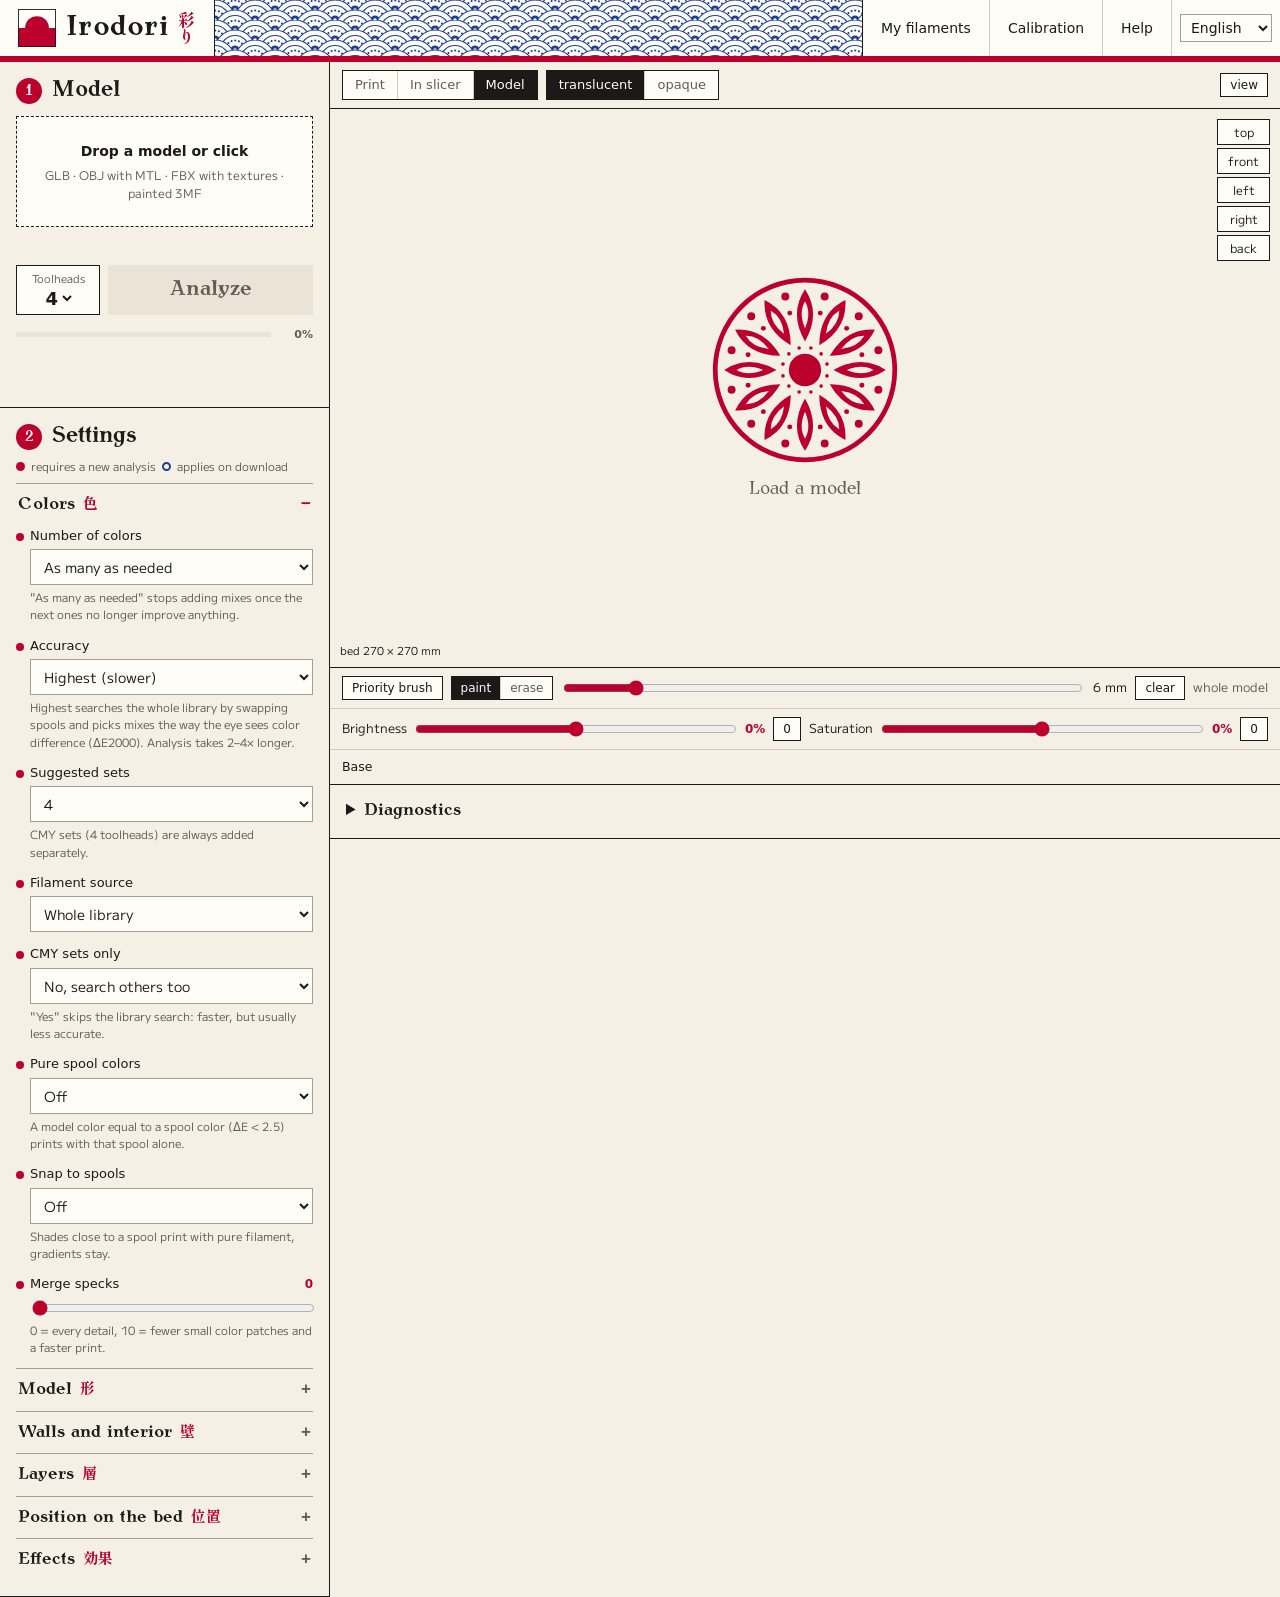
==== commit 9414b265: "Add language switcher and move the project to English The interface now runs in English, Polish, Spa" ====
--- a/frontend/index.html
+++ b/frontend/index.html
@@ -1,5 +1,5 @@
 <!doctype html>
-<html lang="pl">
+<html lang="en">
 <head>
 <meta charset="utf-8">
 <meta name="viewport" content="width=device-width, initial-scale=1">
@@ -20,9 +20,10 @@
     <b>Irodori</b><span class="kanji" lang="ja">彩り</span></a>
   <div class="fala"></div>
   <nav>
-    <button id="btnInventory" class="nav" type="button">Moje filamenty</button>
-    <button id="btnCalib" class="nav" type="button">Kalibracja</button>
-    <a class="nav" href="help.html" target="_blank">Pomoc</a>
+    <button id="btnInventory" class="nav" type="button">My filaments</button>
+    <button id="btnCalib" class="nav" type="button">Calibration</button>
+    <a class="nav" href="help.html" target="_blank">Help</a>
+    <label class="nav lang" title="Language"><select id="lang" aria-label="Language"></select></label>
   </nav>
 </header>
 
@@ -32,24 +33,24 @@
       <h2><i>1</i> Model</h2>
       <label id="drop" class="drop">
         <input id="file" type="file" accept=".glb,.3mf,.fbx,.obj,.mtl,.png,.jpg,.jpeg,.webp,.tif,.tiff,.tga,.bmp" multiple hidden>
-        <b id="dropTitle">Upuść model albo kliknij</b>
-        <small id="dropSub">GLB · OBJ z MTL · FBX z teksturami · malowany 3MF</small>
+        <b id="dropTitle">Drop a model or click</b>
+        <small id="dropSub">GLB · OBJ with MTL · FBX with textures · painted 3MF</small>
       </label>
       <section id="deps" class="deps" hidden>
-        <b>Model potrzebuje tych plików</b>
+        <b>This model needs these files</b>
         <ul id="depList"></ul>
         <div class="row2">
-          <label class="btn">+ pliki<input id="depFiles" type="file" accept=".png,.jpg,.jpeg,.webp,.tif,.tiff,.tga,.bmp,.mtl" multiple hidden></label>
+          <label class="btn">+ files<input id="depFiles" type="file" accept=".png,.jpg,.jpeg,.webp,.tif,.tiff,.tga,.bmp,.mtl" multiple hidden></label>
           <label class="btn">+ folder<input id="depFolder" type="file" webkitdirectory multiple hidden></label>
         </div>
-        <label class="chk"><input id="depAllow" type="checkbox"> Analizuj bez nich (albo są wbudowane w plik)</label>
+        <label class="chk"><input id="depAllow" type="checkbox"> Analyze without them (or they are embedded in the file)</label>
       </section>
       <div id="fileInfo" class="fileinfo"></div>
       <div class="go">
-        <label class="heads" title="Liczba fizycznych filamentów. Snapmaker U1 ma 4 głowice; 5–8 tylko do podglądu.">Głowice
+        <label class="heads" title="Number of physical filaments. The Snapmaker U1 has 4 toolheads; 5–8 are preview only.">Toolheads
           <select id="s_toolheads"><option>2</option><option>3</option><option selected>4</option><option>5</option>
             <option>6</option><option>7</option><option>8</option></select></label>
-        <button id="btnAnalyze" class="go-btn" type="button" disabled>Analizuj</button>
+        <button id="btnAnalyze" class="go-btn" type="button" disabled>Analyze</button>
       </div>
       <div class="progress"><div class="pbar"><i id="progBar"></i></div><b id="progPct">0%</b></div>
       <div id="status" class="status"></div>
@@ -57,119 +58,119 @@
     </section>
 
     <section class="panel settings" id="adv">
-      <h2><i>2</i> Ustawienia</h2>
-      <p class="legend"><span class="dot re"></span> wymaga ponownej analizy <span class="dot ex"></span> działa przy pobieraniu</p>
-
-      <details class="grp" open><summary>Kolory <span class="ja" lang="ja">色</span></summary>
-        <div class="opt re"><label for="s_capacity">Liczba kolorów</label>
-          <select id="s_capacity"><option value="0" selected>Ile trzeba</option><option value="64">do 64</option>
-            <option value="255">do 255</option><option value="-1" id="capNoDither">tylko 4 szpule</option></select>
-          <small>„Ile trzeba” kończy dobieranie mieszanek, gdy następne niczego już nie poprawiają.</small></div>
-        <div class="opt re"><label for="s_precise">Dokładność</label>
-          <select id="s_precise"><option value="1" selected>Najwyższa (wolniej)</option><option value="0">Szybka</option></select>
-          <small>Najwyższa przeszukuje całą bibliotekę wymianą szpul i dobiera mieszanki tak, jak oko widzi różnicę (ΔE2000). Analiza trwa 2–4× dłużej.</small></div>
-        <div class="opt re"><label for="s_samples">Propozycje zestawów</label>
+      <h2><i>2</i> Settings</h2>
+      <p class="legend"><span class="dot re"></span> requires a new analysis <span class="dot ex"></span> applies on download</p>
+
+      <details class="grp" open><summary>Colors <span class="ja" lang="ja">色</span></summary>
+        <div class="opt re"><label for="s_capacity">Number of colors</label>
+          <select id="s_capacity"><option value="0" selected>As many as needed</option><option value="64">up to 64</option>
+            <option value="255">up to 255</option><option value="-1" id="capNoDither">only 4 spools</option></select>
+          <small>"As many as needed" stops adding mixes once the next ones no longer improve anything.</small></div>
+        <div class="opt re"><label for="s_precise">Accuracy</label>
+          <select id="s_precise"><option value="1" selected>Highest (slower)</option><option value="0">Fast</option></select>
+          <small>Highest searches the whole library by swapping spools and picks mixes the way the eye sees color difference (ΔE2000). Analysis takes 2–4× longer.</small></div>
+        <div class="opt re"><label for="s_samples">Suggested sets</label>
           <select id="s_samples"><option>1</option><option>2</option><option>3</option><option selected>4</option>
             <option>5</option><option>6</option><option>7</option><option>8</option></select>
-          <small>Zestawy CMY (4 głowice) zawsze dochodzą osobno.</small></div>
-        <div class="opt re"><label for="s_source">Skąd filamenty</label>
-          <select id="s_source"><option value="library" selected>Cała biblioteka</option><option value="owned">Tylko moje szpule</option>
-            <option value="loaded">To, co jest w T1–T4</option></select></div>
-        <div class="opt re"><label for="s_cmyk_optimized">Tylko zestawy CMY</label>
-          <select id="s_cmyk_optimized"><option value="1">Tak</option><option value="0" selected>Nie, szukaj też innych</option></select>
-          <small>„Tak” pomija przeszukiwanie biblioteki: szybciej, ale zwykle mniej trafnie.</small></div>
-        <div class="opt re"><label for="s_lock_colors">Czyste kolory szpul</label>
-          <select id="s_lock_colors"><option value="0" selected>Wył.</option><option value="1">Wł.</option></select>
-          <small>Kolor modelu równy kolorowi szpuli (ΔE &lt; 2,5) drukuje się samą szpulą.</small></div>
-        <div class="opt re"><label for="s_texture_optimization">Przyciąganie do szpul</label>
-          <select id="s_texture_optimization"><option value="0" selected>Wył.</option><option value="1">Wł.</option></select>
-          <small>Odcienie bliskie szpuli drukuje czystym filamentem, gradienty zostają.</small></div>
-        <div class="opt re"><label for="s_color_threshold">Scalanie drobinek <b id="ctVal" class="val">0</b></label>
+          <small>CMY sets (4 toolheads) are always added separately.</small></div>
+        <div class="opt re"><label for="s_source">Filament source</label>
+          <select id="s_source"><option value="library" selected>Whole library</option><option value="owned">Only my spools</option>
+            <option value="loaded">What is in T1–T4</option></select></div>
+        <div class="opt re"><label for="s_cmyk_optimized">CMY sets only</label>
+          <select id="s_cmyk_optimized"><option value="1">Yes</option><option value="0" selected>No, search others too</option></select>
+          <small>"Yes" skips the library search: faster, but usually less accurate.</small></div>
+        <div class="opt re"><label for="s_lock_colors">Pure spool colors</label>
+          <select id="s_lock_colors"><option value="0" selected>Off</option><option value="1">On</option></select>
+          <small>A model color equal to a spool color (ΔE &lt; 2.5) prints with that spool alone.</small></div>
+        <div class="opt re"><label for="s_texture_optimization">Snap to spools</label>
+          <select id="s_texture_optimization"><option value="0" selected>Off</option><option value="1">On</option></select>
+          <small>Shades close to a spool print with pure filament, gradients stay.</small></div>
+        <div class="opt re"><label for="s_color_threshold">Merge specks <b id="ctVal" class="val">0</b></label>
           <input id="s_color_threshold" type="range" min="0" max="10" value="0">
-          <small>0 = każdy detal, 10 = mniej małych plam koloru i szybszy druk.</small></div>
+          <small>0 = every detail, 10 = fewer small color patches and a faster print.</small></div>
       </details>
 
       <details class="grp"><summary>Model <span class="ja" lang="ja">形</span></summary>
-        <div class="opt re"><label for="s_longest_side">Najdłuższy bok (mm)</label>
-          <input id="s_longest_side" type="number" min="1" max="1000" step="1" placeholder="auto: z pliku">
-          <small>Puste = rozmiar z pliku; gdy nie mieści się na stole, 50 mm.</small></div>
-        <div class="opt re"><label for="s_max_triangles">Maks. trójkątów</label>
+        <div class="opt re"><label for="s_longest_side">Longest side (mm)</label>
+          <input id="s_longest_side" type="number" min="1" max="1000" step="1" placeholder="auto: from file">
+          <small>Empty = size from the file; 50 mm if it does not fit on the bed.</small></div>
+        <div class="opt re"><label for="s_max_triangles">Max triangles</label>
           <input id="s_max_triangles" type="number" min="16" max="1000000" step="1000" value="1000000"></div>
-        <div class="opt re"><label for="s_repair">Pogrubianie cienkich ścianek</label>
-          <select id="s_repair"><option value="auto" selected>Gdy potrzeba</option><option value="on">Zawsze</option><option value="off">Nigdy</option></select>
-          <small>Nieszczelną siatkę przebudowuje w bryłę do druku, kolory zostają z oryginału.</small></div>
-        <div class="opt re"><label for="s_bake_overlays">Wtapianie nakładek</label>
-          <select id="s_bake_overlays"><option value="1" selected>Wł.</option><option value="0">Wył.</option></select>
-          <small>Półprzezroczyste naklejki i oczy mieszają się z powierzchnią pod spodem.</small></div>
-        <div class="opt re"><label for="s_front_only">Kolory z przodu</label>
-          <select id="s_front_only"><option value="0" selected>Wył.</option><option value="1">Wł.</option></select>
-          <small>Kolory widoczne od frontu przechodzą przez cały model.</small></div>
-      </details>
-
-      <details class="grp"><summary>Ściany i wnętrze <span class="ja" lang="ja">壁</span></summary>
-        <div class="opt ex"><label for="s_colored_walls">Kolorowe ściany</label>
+        <div class="opt re"><label for="s_repair">Thicken thin walls</label>
+          <select id="s_repair"><option value="auto" selected>When needed</option><option value="on">Always</option><option value="off">Never</option></select>
+          <small>Rebuilds a leaky mesh into a printable solid; colors stay from the original.</small></div>
+        <div class="opt re"><label for="s_bake_overlays">Blend overlays</label>
+          <select id="s_bake_overlays"><option value="1" selected>On</option><option value="0">Off</option></select>
+          <small>Semi-transparent decals and eyes blend with the surface beneath.</small></div>
+        <div class="opt re"><label for="s_front_only">Colors from the front</label>
+          <select id="s_front_only"><option value="0" selected>Off</option><option value="1">On</option></select>
+          <small>Colors visible from the front go through the whole model.</small></div>
+      </details>
+
+      <details class="grp"><summary>Walls and interior <span class="ja" lang="ja">壁</span></summary>
+        <div class="opt ex"><label for="s_colored_walls">Colored walls</label>
           <input id="s_colored_walls" type="number" min="1" max="1000" value="5"></div>
-        <div class="opt re"><label for="s_dual_wall">Dwie receptury ścian</label>
-          <select id="s_dual_wall"><option value="0" selected>Wył.</option><option value="1">Wł.</option></select>
-          <small>Osobny wzór dla zewnętrznej ściany. Bierze tylko pary, które Orca pokaże w tym samym kolorze co wydruk.</small></div>
-        <div class="opt ex"><label for="s_take_interior">Kolor w głąb</label>
-          <select id="s_take_interior"><option value="1" selected>Wł.</option><option value="0">Wył.</option></select>
-          <small>Kolor idzie przez cały przekrój; mniej szwów, zwykle krótszy druk.</small></div>
-        <div class="opt ex"><label for="s_interweave">Splot na dachach <b id="iwVal" class="val">6</b></label>
+        <div class="opt re"><label for="s_dual_wall">Two wall recipes</label>
+          <select id="s_dual_wall"><option value="0" selected>Off</option><option value="1">On</option></select>
+          <small>A separate pattern for the outer wall. Only uses pairs that Orca shows in the same color as the print.</small></div>
+        <div class="opt ex"><label for="s_take_interior">Color all the way in</label>
+          <select id="s_take_interior"><option value="1" selected>On</option><option value="0">Off</option></select>
+          <small>Color goes through the whole cross-section; fewer seams, usually a shorter print.</small></div>
+        <div class="opt ex"><label for="s_interweave">Weave on flat tops <b id="iwVal" class="val">6</b></label>
           <input id="s_interweave" type="range" min="0" max="10" value="6">
-          <small>Płaskie góry mieszanek drukuje kropkami 1–2 szpul, które z daleka dają ten sam kolor; wyżej = drobniejsze pola (1,8 → 0,9 mm). Gdy kropki nie trafią w kolor albo byłyby pstrokate, dach zostaje mieszanką warstw.</small></div>
-        <div class="opt ex"><label for="s_supports">Podpory</label>
-          <select id="s_supports"><option value="1" selected>Drzewiaste</option><option value="0">Brak</option></select></div>
-        <div class="opt re"><label>Receptury: cykl · z rzędu · prześwit</label>
-          <div class="trio"><input id="s_max_recipe_len" type="number" min="2" max="40" value="20" title="Najdłuższy cykl warstw">
-            <input id="s_max_run" type="number" min="1" max="4" value="2" title="Ile warstw tej samej szpuli z rzędu">
-            <input id="s_backing" type="number" min="0" max="0.6" step="0.05" value="0.3" title="Ile koloru ściany wewnętrznej widać przez zewnętrzną"></div></div>
-      </details>
-
-      <details class="grp"><summary>Warstwy <span class="ja" lang="ja">層</span></summary>
-        <div class="opt ex"><label for="s_layer_height">Wysokość warstwy</label>
+          <small>Prints flat tops of mixes as dots of 1–2 spools that give the same color from a distance; higher = finer dots (1.8 → 0.9 mm). If the dots miss the color or would look speckled, the top stays a layer mix.</small></div>
+        <div class="opt ex"><label for="s_supports">Supports</label>
+          <select id="s_supports"><option value="1" selected>Tree</option><option value="0">None</option></select></div>
+        <div class="opt re"><label>Recipes: cycle · in a row · show-through</label>
+          <div class="trio"><input id="s_max_recipe_len" type="number" min="2" max="40" value="20" title="Longest layer cycle">
+            <input id="s_max_run" type="number" min="1" max="4" value="2" title="Layers of the same spool in a row">
+            <input id="s_backing" type="number" min="0" max="0.6" step="0.05" value="0.3" title="How much of the inner wall color shows through the outer one"></div></div>
+      </details>
+
+      <details class="grp"><summary>Layers <span class="ja" lang="ja">層</span></summary>
+        <div class="opt ex"><label for="s_layer_height">Layer height</label>
           <select id="s_layer_height"><option>0.04</option><option>0.06</option><option>0.08</option><option selected>0.10</option>
             <option>0.12</option><option>0.14</option><option>0.16</option><option>0.18</option><option>0.20</option>
             <option>0.22</option><option>0.24</option><option>0.26</option><option>0.28</option></select>
-          <small>Do 0,16 mm pierwsza warstwa ma 0,20 mm.</small></div>
-        <div class="opt ex"><label for="s_variable_layer">Grube warstwy bez mieszania</label>
-          <select id="s_variable_layer"><option value="0">Wył.</option><option>0.12</option><option>0.14</option><option>0.16</option>
+          <small>Up to 0.16 mm the first layer is 0.20 mm.</small></div>
+        <div class="opt ex"><label for="s_variable_layer">Thick layers without mixing</label>
+          <select id="s_variable_layer"><option value="0">Off</option><option>0.12</option><option>0.14</option><option>0.16</option>
             <option>0.18</option><option selected>0.20</option><option>0.22</option><option>0.24</option><option>0.26</option><option>0.28</option></select>
-          <small>Na wysokościach, gdzie nic się nie miesza.</small></div>
-        <div class="opt ex"><label for="s_detailed_top">Cienkie warstwy pod dachami</label>
-          <select id="s_detailed_top"><option value="0">Wył.</option><option selected>0.08</option><option>0.10</option><option>0.12</option>
+          <small>At heights where nothing is mixed.</small></div>
+        <div class="opt ex"><label for="s_detailed_top">Thin layers under flat tops</label>
+          <select id="s_detailed_top"><option value="0">Off</option><option selected>0.08</option><option>0.10</option><option>0.12</option>
             <option>0.14</option><option>0.16</option><option>0.18</option><option>0.20</option><option>0.22</option>
             <option>0.24</option><option>0.26</option></select>
-          <small>Tylko pod płaskimi dachami o realnej powierzchni.</small></div>
-        <div class="opt ex"><label for="s_vol">Falujące warstwy (VOL)</label>
-          <select id="s_vol"><option value="0" selected>Wył.</option><option value="1">Wł.</option></select>
-          <small>Cykl 40 warstw: niższe, bazowe i wyższe o 20%.</small></div>
-        <div class="opt ex"><label for="s_subdivide_mix">Podział warstw mieszanych</label>
-          <select id="s_subdivide_mix"><option value="0" selected>Wył.</option><option value="1">Wł.</option></select>
-          <small>Natywny Local-Z w Snapmaker Orca.</small></div>
-      </details>
-
-      <details class="grp"><summary>Pozycja na stole <span class="ja" lang="ja">位置</span></summary>
-        <div class="opt ex"><label>Obrót X · Y · Z (°) <button id="rotAuto" class="mini" type="button">jak w pliku</button></label>
+          <small>Only under flat tops with a real area.</small></div>
+        <div class="opt ex"><label for="s_vol">Wavy layers (VOL)</label>
+          <select id="s_vol"><option value="0" selected>Off</option><option value="1">On</option></select>
+          <small>A cycle of 40 layers: 20% lower, base, and 20% higher.</small></div>
+        <div class="opt ex"><label for="s_subdivide_mix">Subdivide mixed layers</label>
+          <select id="s_subdivide_mix"><option value="0" selected>Off</option><option value="1">On</option></select>
+          <small>Native Local-Z in Snapmaker Orca.</small></div>
+      </details>
+
+      <details class="grp"><summary>Position on the bed <span class="ja" lang="ja">位置</span></summary>
+        <div class="opt ex"><label>Rotation X · Y · Z (°) <button id="rotAuto" class="mini" type="button">as in file</button></label>
           <div class="trio"><input id="s_rot_x" type="number" step="1" placeholder="X"><input id="s_rot_y" type="number" step="1" placeholder="Y">
             <input id="s_rot_z" type="number" step="1" placeholder="Z"></div>
-          <small id="rotState">Orientacja z pliku</small></div>
-        <div class="opt ex"><label for="s_z_offset">Zatopienie w stole (mm) <button id="zAuto" class="mini" type="button">0</button></label>
+          <small id="rotState">Orientation from the file</small></div>
+        <div class="opt ex"><label for="s_z_offset">Sink into the bed (mm) <button id="zAuto" class="mini" type="button">0</button></label>
           <input id="s_z_offset" type="number" max="0" step="0.5" placeholder="0">
-          <small id="zState">Spód na stole</small></div>
-      </details>
-
-      <details class="grp"><summary>Efekty <span class="ja" lang="ja">効果</span></summary>
-        <div class="opt re"><label for="s_rainbow">Tęcza</label>
-          <select id="s_rainbow"><option value="0" selected>Wył.</option><option value="1">Wł.</option></select>
-          <small>Zastępuje kolory modelu spiralą tęczy i włącza „Kolor w głąb”.</small>
+          <small id="zState">Bottom on the bed</small></div>
+      </details>
+
+      <details class="grp"><summary>Effects <span class="ja" lang="ja">効果</span></summary>
+        <div class="opt re"><label for="s_rainbow">Rainbow</label>
+          <select id="s_rainbow"><option value="0" selected>Off</option><option value="1">On</option></select>
+          <small>Replaces the model colors with a rainbow spiral and turns on "Color all the way in".</small>
           <div id="rainbowBox" class="sub" hidden>
-            <label>W pionie <b id="rvVal" class="val">1</b><input id="s_rainbow_v" type="range" min="0" max="5" step="0.1" value="1"></label>
-            <label>Od środka <b id="rhVal" class="val">1</b><input id="s_rainbow_h" type="range" min="0" max="5" step="0.1" value="1"></label>
-            <label>Kierunek <select id="s_rainbow_ccw"><option value="0" selected>zgodnie z zegarem</option><option value="1">przeciwnie</option></select></label>
-            <label>Przesunięcie barwy <b id="roVal" class="val">0</b><input id="s_rainbow_offset" type="range" min="0" max="360" step="5" value="0"></label>
+            <label>Vertical <b id="rvVal" class="val">1</b><input id="s_rainbow_v" type="range" min="0" max="5" step="0.1" value="1"></label>
+            <label>From the center <b id="rhVal" class="val">1</b><input id="s_rainbow_h" type="range" min="0" max="5" step="0.1" value="1"></label>
+            <label>Direction <select id="s_rainbow_ccw"><option value="0" selected>clockwise</option><option value="1">counterclockwise</option></select></label>
+            <label>Hue shift <b id="roVal" class="val">0</b><input id="s_rainbow_offset" type="range" min="0" max="360" step="5" value="0"></label>
             <label>Pastel <b id="rwVal" class="val">0</b><input id="s_rainbow_white" type="range" min="0" max="75" step="5" value="0"></label>
-            <button id="rainbowReset" class="mini" type="button">domyślne</button>
+            <button id="rainbowReset" class="mini" type="button">defaults</button>
           </div></div>
       </details>
     </section>
@@ -178,37 +179,37 @@
   <section class="stage">
     <div class="panel viewer">
       <div class="vtop">
-        <div class="seg" id="viewMode"><button data-v="predicted" type="button">Wydruk</button><button data-v="slicer" type="button" title="Kolory, które pokaże Snapmaker Orca po otwarciu projektu">W slicerze</button><button data-v="source" class="on" type="button">Model</button></div>
-        <div class="seg" id="matMode"><button data-m="translucent" class="on" type="button" title="Filamenty przepuszczające światło">przezierne</button><button data-m="opaque" type="button" title="Kryjące: każda kolorowa ściana ma ten sam wzór">kryjące</button></div>
-        <button id="resetView" class="mini" type="button">widok</button>
-      </div>
-      <div id="canvasWrap"><div id="empty" class="empty"><img src="herb.svg" alt="" width="190" height="190">Wczytaj model</div>
-        <div class="cams" id="cams"><button data-c="top" type="button">góra</button><button data-c="front" type="button">przód</button>
-          <button data-c="left" type="button">lewo</button><button data-c="right" type="button">prawo</button><button data-c="back" type="button">tył</button></div>
-        <div class="gridlbl">stół 270 × 270 mm</div></div>
+        <div class="seg" id="viewMode"><button data-v="predicted" type="button">Print</button><button data-v="slicer" type="button" title="Colors that Snapmaker Orca shows after opening the project">In slicer</button><button data-v="source" class="on" type="button">Model</button></div>
+        <div class="seg" id="matMode"><button data-m="translucent" class="on" type="button" title="Filaments that let light through">translucent</button><button data-m="opaque" type="button" title="Opaque: every colored wall has the same pattern">opaque</button></div>
+        <button id="resetView" class="mini" type="button">view</button>
+      </div>
+      <div id="canvasWrap"><div id="empty" class="empty"><img src="herb.svg" alt="" width="190" height="190">Load a model</div>
+        <div class="cams" id="cams"><button data-c="top" type="button">top</button><button data-c="front" type="button">front</button>
+          <button data-c="left" type="button">left</button><button data-c="right" type="button">right</button><button data-c="back" type="button">back</button></div>
+        <div class="gridlbl">bed 270 × 270 mm</div></div>
       <div class="tools">
-        <div class="tool"><button id="brushToggle" class="mini" type="button">Pędzel priorytetu</button>
-          <div class="seg small" id="brushMode"><button data-b="paint" class="on" type="button">maluj</button><button data-b="erase" type="button">zmazuj</button></div>
-          <input id="brushSize" type="range" min="1" max="40" value="6" title="Rozmiar pędzla"><span id="brushSizeVal">6 mm</span>
-          <button id="brushClear" class="mini" type="button">wyczyść</button><span id="focusInfo" class="muted">cały model</span></div>
-        <div class="tool"><label>Jasność <input id="s_brightness" type="range" min="-100" max="100" value="0"><b id="brVal" class="val">0%</b></label>
+        <div class="tool"><button id="brushToggle" class="mini" type="button">Priority brush</button>
+          <div class="seg small" id="brushMode"><button data-b="paint" class="on" type="button">paint</button><button data-b="erase" type="button">erase</button></div>
+          <input id="brushSize" type="range" min="1" max="40" value="6" title="Brush size"><span id="brushSizeVal">6 mm</span>
+          <button id="brushClear" class="mini" type="button">clear</button><span id="focusInfo" class="muted">whole model</span></div>
+        <div class="tool"><label>Brightness <input id="s_brightness" type="range" min="-100" max="100" value="0"><b id="brVal" class="val">0%</b></label>
           <button class="mini" data-reset="s_brightness" type="button">0</button>
-          <label>Nasycenie <input id="s_saturation" type="range" min="-100" max="100" value="0"><b id="saVal" class="val">0%</b></label>
+          <label>Saturation <input id="s_saturation" type="range" min="-100" max="100" value="0"><b id="saVal" class="val">0%</b></label>
           <button class="mini" data-reset="s_saturation" type="button">0</button></div>
-        <div class="tool bases"><span>Podstawka</span><div id="baseList" class="chips"></div>
-          <button id="baseRemove" class="mini" type="button" hidden>bez podstawki</button>
+        <div class="tool bases"><span>Base</span><div id="baseList" class="chips"></div>
+          <button id="baseRemove" class="mini" type="button" hidden>no base</button>
           <input id="s_base" type="hidden" value=""><input id="s_base_size" type="hidden" value="0"></div>
       </div>
     </div>
-    <details class="panel diagbox" id="diagBox"><summary>Diagnostyka</summary><dl id="diag" class="dl"></dl></details>
+    <details class="panel diagbox" id="diagBox"><summary>Diagnostics</summary><dl id="diag" class="dl"></dl></details>
   </section>
 
   <section id="results" class="results" hidden>
-    <div class="rhead"><h2><i>3</i> <span id="resultsTitle">Liczę…</span></h2>
-      <button id="btnReanalyze" class="go-btn small" type="button" hidden>Przelicz</button></div>
-    <div id="brands" class="brands" hidden><span>Rodziny CMY:</span><div id="brandList"></div></div>
+    <div class="rhead"><h2><i>3</i> <span id="resultsTitle">Working…</span></h2>
+      <button id="btnReanalyze" class="go-btn small" type="button" hidden>Recalculate</button></div>
+    <div id="brands" class="brands" hidden><span>CMY families:</span><div id="brandList"></div></div>
     <div class="panel mine" id="mineCard">
-      <div class="mhead"><b>Moje kolory</b><span class="muted small">wpisz kolory szpul, które masz</span>
+      <div class="mhead"><b>My colors</b><span class="muted small">enter the colors of the spools you own</span>
         <button class="collapse" data-col="mineCard" type="button">−</button></div>
       <div class="body">
         <div id="mineSlots" class="sw4"></div>
@@ -218,7 +219,7 @@
     <datalist id="libList"></datalist>
     <div id="rows" class="rows"></div>
     <section class="panel" id="rankCard" hidden>
-      <b>Ranking zestawów</b><p class="muted small">Szacunek dla wielu kombinacji z biblioteki. „Policz” robi pełną paletę.</p>
+      <b>Set ranking</b><p class="muted small">An estimate for many library combinations. "Calculate" builds the full palette.</p>
       <div id="ranking" class="ranking"></div>
     </section>
   </section>
@@ -226,42 +227,42 @@
 
 <dialog id="dlgInventory">
   <form method="dialog" class="inv">
-    <h2>Moje filamenty</h2>
-    <h3>W drukarce</h3>
+    <h2>My filaments</h2>
+    <h3>In the printer</h3>
     <div id="invLoaded" class="invloaded"></div>
-    <h3>Na półce <span id="invCount" class="muted"></span></h3>
+    <h3>On the shelf <span id="invCount" class="muted"></span></h3>
     <div class="invbar">
-      <input id="invSearch" type="search" placeholder="marka, nazwa, #hex">
-      <select id="invBrand"><option value="">Wszystkie marki</option></select>
-      <label class="chk"><input id="invOnly" type="checkbox"> tylko moje</label>
+      <input id="invSearch" type="search" placeholder="brand, name, #hex">
+      <select id="invBrand"><option value="">All brands</option></select>
+      <label class="chk"><input id="invOnly" type="checkbox"> only mine</label>
     </div>
     <div id="invList" class="invlist"></div>
-    <h3>Własny filament</h3>
+    <h3>Custom filament</h3>
     <div class="invadd">
-      <input id="invName" type="text" placeholder="Nazwa" maxlength="40">
+      <input id="invName" type="text" placeholder="Name" maxlength="40">
       <input id="invHex" type="color" value="#808080">
       <input id="invTd" type="number" min="0" max="100" step="0.1" placeholder="TD">
-      <button id="invAdd" type="button" class="btn">Dodaj</button>
-    </div>
-    <menu><button value="cancel" class="btn">Anuluj</button><button id="invSave" value="ok" class="btn accent">Zapisz</button></menu>
+      <button id="invAdd" type="button" class="btn">Add</button>
+    </div>
+    <menu><button value="cancel" class="btn">Cancel</button><button id="invSave" value="ok" class="btn accent">Save</button></menu>
   </form>
 </dialog>
 
 <dialog id="dlgCalib">
   <form method="dialog" class="calib">
-    <h2>Kalibracja kartą</h2>
+    <h2>Card calibration</h2>
     <ol>
-      <li>Wybierz zestaw i pobierz kartę (pionowa płytka z 48 polami mieszanek).</li>
-      <li>Wydrukuj ją bez zmian ustawień.</li>
-      <li>Sfotografuj przód na wprost, w rozproszonym świetle, bez flesza.</li>
-      <li>Wgraj zdjęcie i kliknij rogi przedniej ściany: lewy górny, prawy górny, prawy dolny, lewy dolny.</li>
+      <li>Choose a set and download the card (an upright plate with 48 mix tiles).</li>
+      <li>Print it without changing the settings.</li>
+      <li>Photograph the front head-on, in diffuse light, without flash.</li>
+      <li>Upload the photo and click the corners of the front face: top left, top right, bottom right, bottom left.</li>
     </ol>
-    <label>Zestaw <select id="calSet"></select></label>
-    <div class="row2"><button id="calCard" class="btn" type="button">Pobierz kartę 3MF</button>
-      <label class="btn">Wgraj zdjęcie <input id="calPhoto" type="file" accept="image/*" hidden></label></div>
+    <label>Set <select id="calSet"></select></label>
+    <div class="row2"><button id="calCard" class="btn" type="button">Download 3MF card</button>
+      <label class="btn">Upload photo <input id="calPhoto" type="file" accept="image/*" hidden></label></div>
     <div class="calcanvas"><canvas id="calCanvas"></canvas></div>
     <div id="calStatus" class="status"></div>
-    <menu><button value="cancel" class="btn">Zamknij</button><button id="calFit" class="btn accent" type="button" disabled>Zapisz kalibrację</button></menu>
+    <menu><button value="cancel" class="btn">Close</button><button id="calFit" class="btn accent" type="button" disabled>Save calibration</button></menu>
   </form>
 </dialog>
 
--- a/frontend/style.css
+++ b/frontend/style.css
@@ -1,6 +1,9 @@
 @font-face { font-family: "Antykwa"; src: url(fonts/AntykwaTorunska-Regular.otf) format("opentype"); font-weight: 400; font-display: swap; }
 @font-face { font-family: "Antykwa"; src: url(fonts/AntykwaTorunska-Bold.otf) format("opentype"); font-weight: 700; font-display: swap; }
 @font-face { font-family: "Irodori Sans"; src: url(fonts/MPLUS1.woff2) format("woff2"); font-weight: 100 900; font-display: swap; }
+@font-face { font-family: "Irodori Sans"; src: url(fonts/MPLUS1p-Regular.woff2) format("woff2"); font-weight: 100 400; unicode-range: U+0394, U+0400-045F, U+2190, U+2192, U+21BA, U+24D8, U+25CE, U+2713, U+2717; font-display: swap; }
+@font-face { font-family: "Irodori Sans"; src: url(fonts/MPLUS1p-Medium.woff2) format("woff2"); font-weight: 500 600; unicode-range: U+0394, U+0400-045F, U+2190, U+2192, U+21BA, U+24D8, U+25CE, U+2713, U+2717; font-display: swap; }
+@font-face { font-family: "Irodori Sans"; src: url(fonts/MPLUS1p-Bold.woff2) format("woff2"); font-weight: 700 900; unicode-range: U+0394, U+0400-045F, U+2190, U+2192, U+21BA, U+24D8, U+25CE, U+2713, U+2717; font-display: swap; }
 @font-face { font-family: "Irodori Mincho"; src: url(fonts/ShipporiMincho-Bold.woff2) format("woff2"); font-weight: 700; font-display: swap; }
 
 :root {
@@ -41,6 +44,11 @@
 .nav { display: flex; align-items: center; border: 0; border-left: 1px solid var(--line); background: transparent; padding: 0 18px; font-weight: 500; color: var(--ink); text-decoration: none; font-size: 14px; }
 .nav:first-child { border-left: 0; }
 .nav:hover { background: var(--ink); color: var(--white); }
+
+.nav.lang { padding: 0 8px; }
+.nav.lang:hover { background: transparent; color: inherit; }
+.lang select { border: 1px solid var(--line2); background: var(--white); padding: 4px 6px; max-width: 110px; }
+html[lang="ja"] .ja { display: none; }
 
 .work { display: grid; grid-template-columns: 340px minmax(0, 1fr) 460px; align-items: start; }
 .side, .stage, .results { display: grid; min-width: 0; }
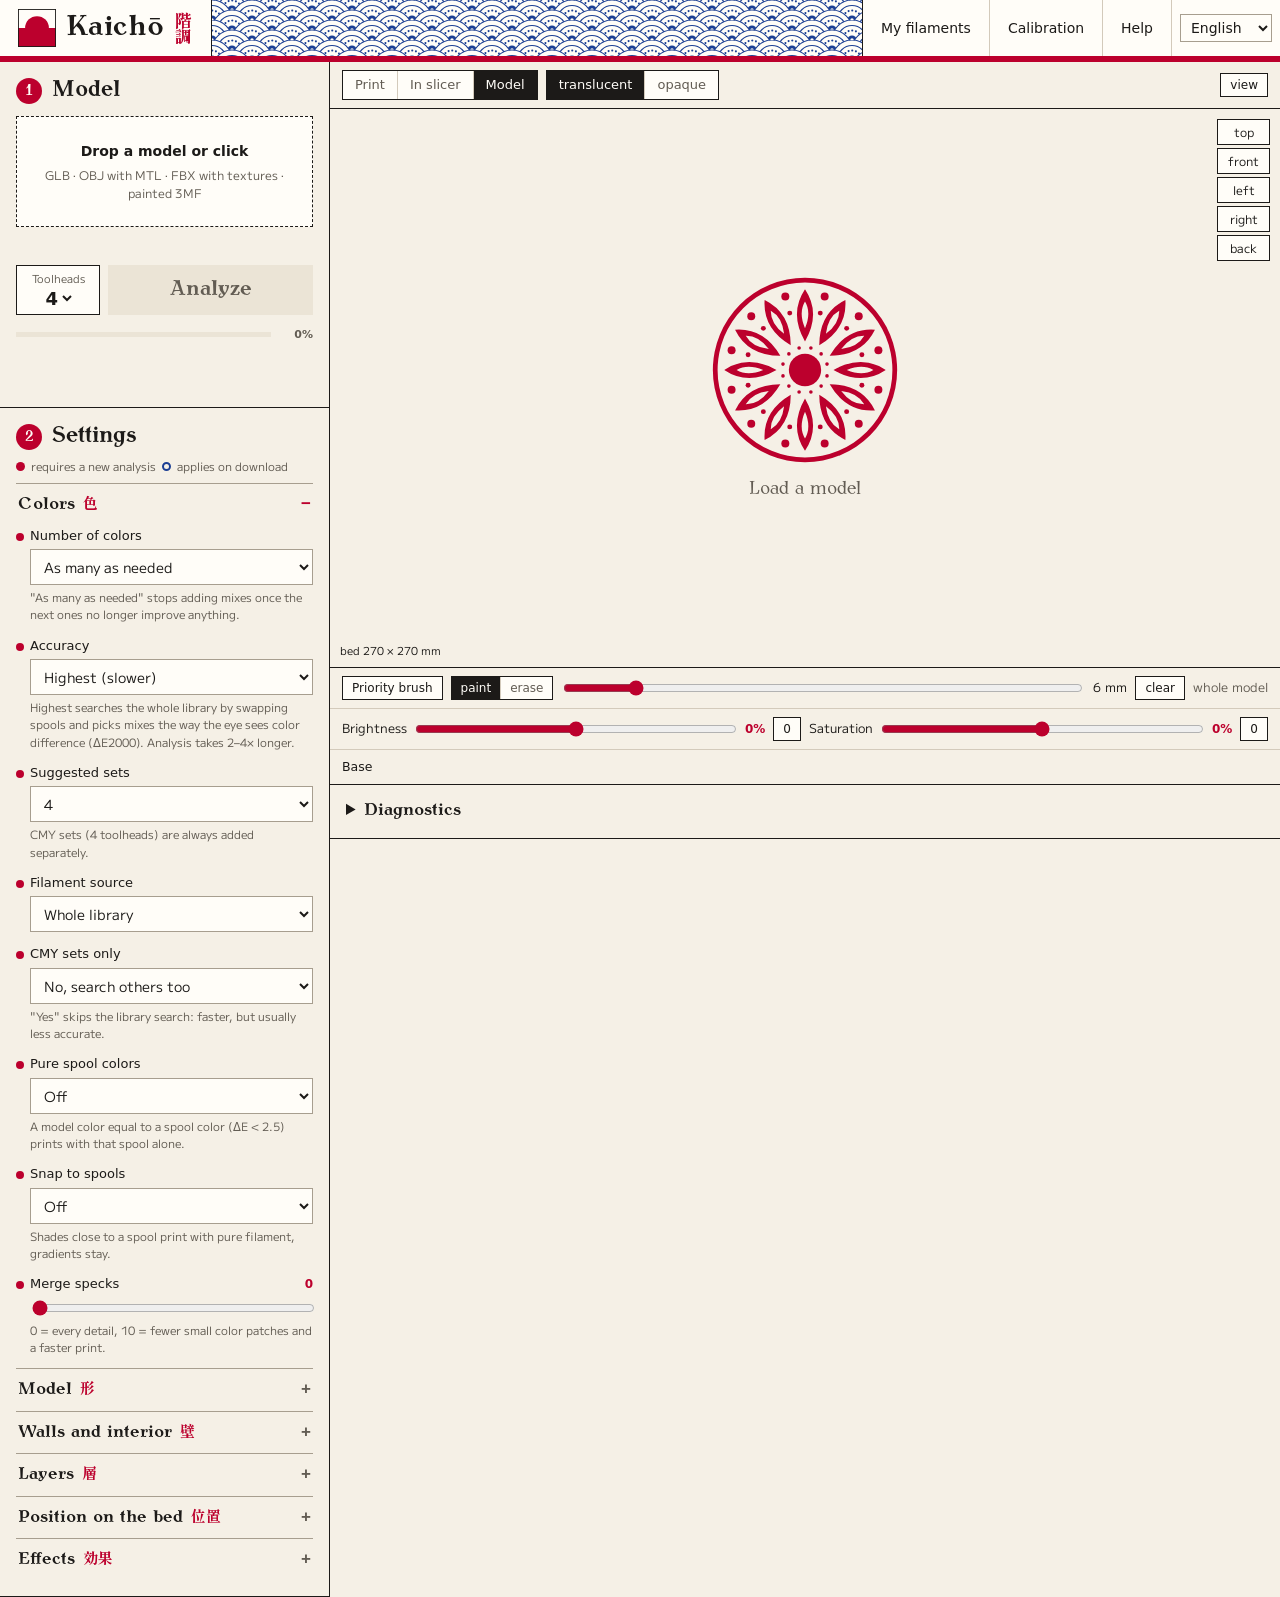
==== commit 25f40b7b: "Rename the app to Kaichō Kaichō (階調) means tonal gradation. Saved browser settings carry over from t" ====
--- a/frontend/index.html
+++ b/frontend/index.html
@@ -3,7 +3,7 @@
 <head>
 <meta charset="utf-8">
 <meta name="viewport" content="width=device-width, initial-scale=1">
-<title>Irodori</title>
+<title>Kaichō</title>
 <link rel="icon" href="logo.svg" type="image/svg+xml">
 <link rel="stylesheet" href="style.css">
 <script type="importmap">
@@ -17,7 +17,7 @@
 <body>
 <header class="bar">
   <a class="brand" href="./"><img src="logo.svg" alt="" width="38" height="38">
-    <b>Irodori</b><span class="kanji" lang="ja">彩り</span></a>
+    <b>Kaichō</b><span class="kanji" lang="ja">階調</span></a>
   <div class="fala"></div>
   <nav>
     <button id="btnInventory" class="nav" type="button">My filaments</button>
@@ -47,7 +47,7 @@
       </section>
       <div id="fileInfo" class="fileinfo"></div>
       <div class="go">
-        <label class="heads" title="Number of physical filaments. The Snapmaker U1 has 4 toolheads; 5–8 are preview only.">Toolheads
+        <label class="heads" title="Number of physical filaments, one per toolhead. Export works for 2–4 toolheads; 5–8 are preview only.">Toolheads
           <select id="s_toolheads"><option>2</option><option>3</option><option selected>4</option><option>5</option>
             <option>6</option><option>7</option><option>8</option></select></label>
         <button id="btnAnalyze" class="go-btn" type="button" disabled>Analyze</button>
@@ -129,7 +129,7 @@
 
       <details class="grp"><summary>Layers <span class="ja" lang="ja">層</span></summary>
         <div class="opt ex"><label for="s_layer_height">Layer height</label>
-          <select id="s_layer_height"><option>0.04</option><option>0.06</option><option>0.08</option><option selected>0.10</option>
+          <select id="s_layer_height"><option>0.04</option><option>0.06</option><option selected>0.08</option><option>0.10</option>
             <option>0.12</option><option>0.14</option><option>0.16</option><option>0.18</option><option>0.20</option>
             <option>0.22</option><option>0.24</option><option>0.26</option><option>0.28</option></select>
           <small>Up to 0.16 mm the first layer is 0.20 mm.</small></div>
@@ -138,7 +138,7 @@
             <option>0.18</option><option selected>0.20</option><option>0.22</option><option>0.24</option><option>0.26</option><option>0.28</option></select>
           <small>At heights where nothing is mixed.</small></div>
         <div class="opt ex"><label for="s_detailed_top">Thin layers under flat tops</label>
-          <select id="s_detailed_top"><option value="0">Off</option><option selected>0.08</option><option>0.10</option><option>0.12</option>
+          <select id="s_detailed_top"><option value="0" selected>Off</option><option>0.08</option><option>0.10</option><option>0.12</option>
             <option>0.14</option><option>0.16</option><option>0.18</option><option>0.20</option><option>0.22</option>
             <option>0.24</option><option>0.26</option></select>
           <small>Only under flat tops with a real area.</small></div>
--- a/frontend/style.css
+++ b/frontend/style.css
@@ -1,10 +1,10 @@
 @font-face { font-family: "Antykwa"; src: url(fonts/AntykwaTorunska-Regular.otf) format("opentype"); font-weight: 400; font-display: swap; }
 @font-face { font-family: "Antykwa"; src: url(fonts/AntykwaTorunska-Bold.otf) format("opentype"); font-weight: 700; font-display: swap; }
-@font-face { font-family: "Irodori Sans"; src: url(fonts/MPLUS1.woff2) format("woff2"); font-weight: 100 900; font-display: swap; }
-@font-face { font-family: "Irodori Sans"; src: url(fonts/MPLUS1p-Regular.woff2) format("woff2"); font-weight: 100 400; unicode-range: U+0394, U+0400-045F, U+2190, U+2192, U+21BA, U+24D8, U+25CE, U+2713, U+2717; font-display: swap; }
-@font-face { font-family: "Irodori Sans"; src: url(fonts/MPLUS1p-Medium.woff2) format("woff2"); font-weight: 500 600; unicode-range: U+0394, U+0400-045F, U+2190, U+2192, U+21BA, U+24D8, U+25CE, U+2713, U+2717; font-display: swap; }
-@font-face { font-family: "Irodori Sans"; src: url(fonts/MPLUS1p-Bold.woff2) format("woff2"); font-weight: 700 900; unicode-range: U+0394, U+0400-045F, U+2190, U+2192, U+21BA, U+24D8, U+25CE, U+2713, U+2717; font-display: swap; }
-@font-face { font-family: "Irodori Mincho"; src: url(fonts/ShipporiMincho-Bold.woff2) format("woff2"); font-weight: 700; font-display: swap; }
+@font-face { font-family: "Kaicho Sans"; src: url(fonts/MPLUS1.woff2) format("woff2"); font-weight: 100 900; font-display: swap; }
+@font-face { font-family: "Kaicho Sans"; src: url(fonts/MPLUS1p-Regular.woff2) format("woff2"); font-weight: 100 400; unicode-range: U+0394, U+0400-045F, U+2190, U+2192, U+21BA, U+24D8, U+25CE, U+2713, U+2717; font-display: swap; }
+@font-face { font-family: "Kaicho Sans"; src: url(fonts/MPLUS1p-Medium.woff2) format("woff2"); font-weight: 500 600; unicode-range: U+0394, U+0400-045F, U+2190, U+2192, U+21BA, U+24D8, U+25CE, U+2713, U+2717; font-display: swap; }
+@font-face { font-family: "Kaicho Sans"; src: url(fonts/MPLUS1p-Bold.woff2) format("woff2"); font-weight: 700 900; unicode-range: U+0394, U+0400-045F, U+2190, U+2192, U+21BA, U+24D8, U+25CE, U+2713, U+2717; font-display: swap; }
+@font-face { font-family: "Kaicho Mincho"; src: url(fonts/ShipporiMincho-Bold.woff2) format("woff2"); font-weight: 700; font-display: swap; }
 
 :root {
   color-scheme: light;
@@ -20,13 +20,13 @@
   --good: #3b6629;
   --mid: #8c5b06;
   --bad: #bc002d;
-  --head: "Antykwa", "Irodori Mincho", Georgia, serif;
-  --ja: "Irodori Mincho", serif;
+  --head: "Antykwa", "Kaicho Mincho", Georgia, serif;
+  --ja: "Kaicho Mincho", serif;
 }
 * { box-sizing: border-box; border-radius: 0; }
 [hidden] { display: none !important; }
 html, body { margin: 0; }
-body { background: var(--paper); color: var(--ink); font: 14px/1.5 "Irodori Sans", system-ui, sans-serif; min-height: 100vh; }
+body { background: var(--paper); color: var(--ink); font: 14px/1.5 "Kaicho Sans", system-ui, sans-serif; min-height: 100vh; }
 button, input, select { font: inherit; color: inherit; }
 button { cursor: pointer; }
 a { color: var(--cobalt); }
@@ -95,7 +95,7 @@
 .grp > summary { cursor: pointer; list-style: none; padding: 10px 2px; font: 700 17px/1.2 var(--head); display: flex; align-items: baseline; gap: 8px; }
 .grp > summary::-webkit-details-marker { display: none; }
 .ja { font: 700 15px/1 var(--ja); color: var(--red); margin-right: auto; }
-.grp > summary::after { content: "+"; font-family: "Irodori Sans", sans-serif; color: var(--muted); }
+.grp > summary::after { content: "+"; font-family: "Kaicho Sans", sans-serif; color: var(--muted); }
 .grp[open] > summary::after { content: "−"; color: var(--red); }
 .opt { display: grid; gap: 4px; padding: 0 0 12px 14px; position: relative; }
 .opt::before { content: ""; position: absolute; left: 0; top: 7px; width: 8px; height: 8px; border-radius: 50%; }
@@ -185,7 +185,7 @@
 .swc .alts button { flex: 1; border: 1px solid var(--line2); background: transparent; font-size: 11px; color: var(--muted); padding: 1px 0; }
 .swc .alts button.on { border-color: var(--ink); background: var(--ink); color: var(--white); }
 .chip { height: 46px; border: 1px solid var(--ink); position: relative; }
-.chip.empty { position: relative; inset: auto; z-index: auto; display: grid; place-items: center; font: 400 11.5px/1.3 "Irodori Sans", sans-serif; color: var(--muted); background: var(--paper); border: 1px dashed var(--line2); }
+.chip.empty { position: relative; inset: auto; z-index: auto; display: grid; place-items: center; font: 400 11.5px/1.3 "Kaicho Sans", sans-serif; color: var(--muted); background: var(--paper); border: 1px dashed var(--line2); }
 .chip input[type=color] { position: absolute; inset: 0; opacity: 0; cursor: pointer; width: 100%; height: 100%; }
 .swc b { margin-top: 5px; font-weight: 500; line-height: 1.25; display: -webkit-box; -webkit-line-clamp: 2; -webkit-box-orient: vertical; overflow: hidden; overflow-wrap: anywhere; }
 .hexl { display: flex; align-items: center; gap: 3px; color: var(--muted); margin-top: 2px; }
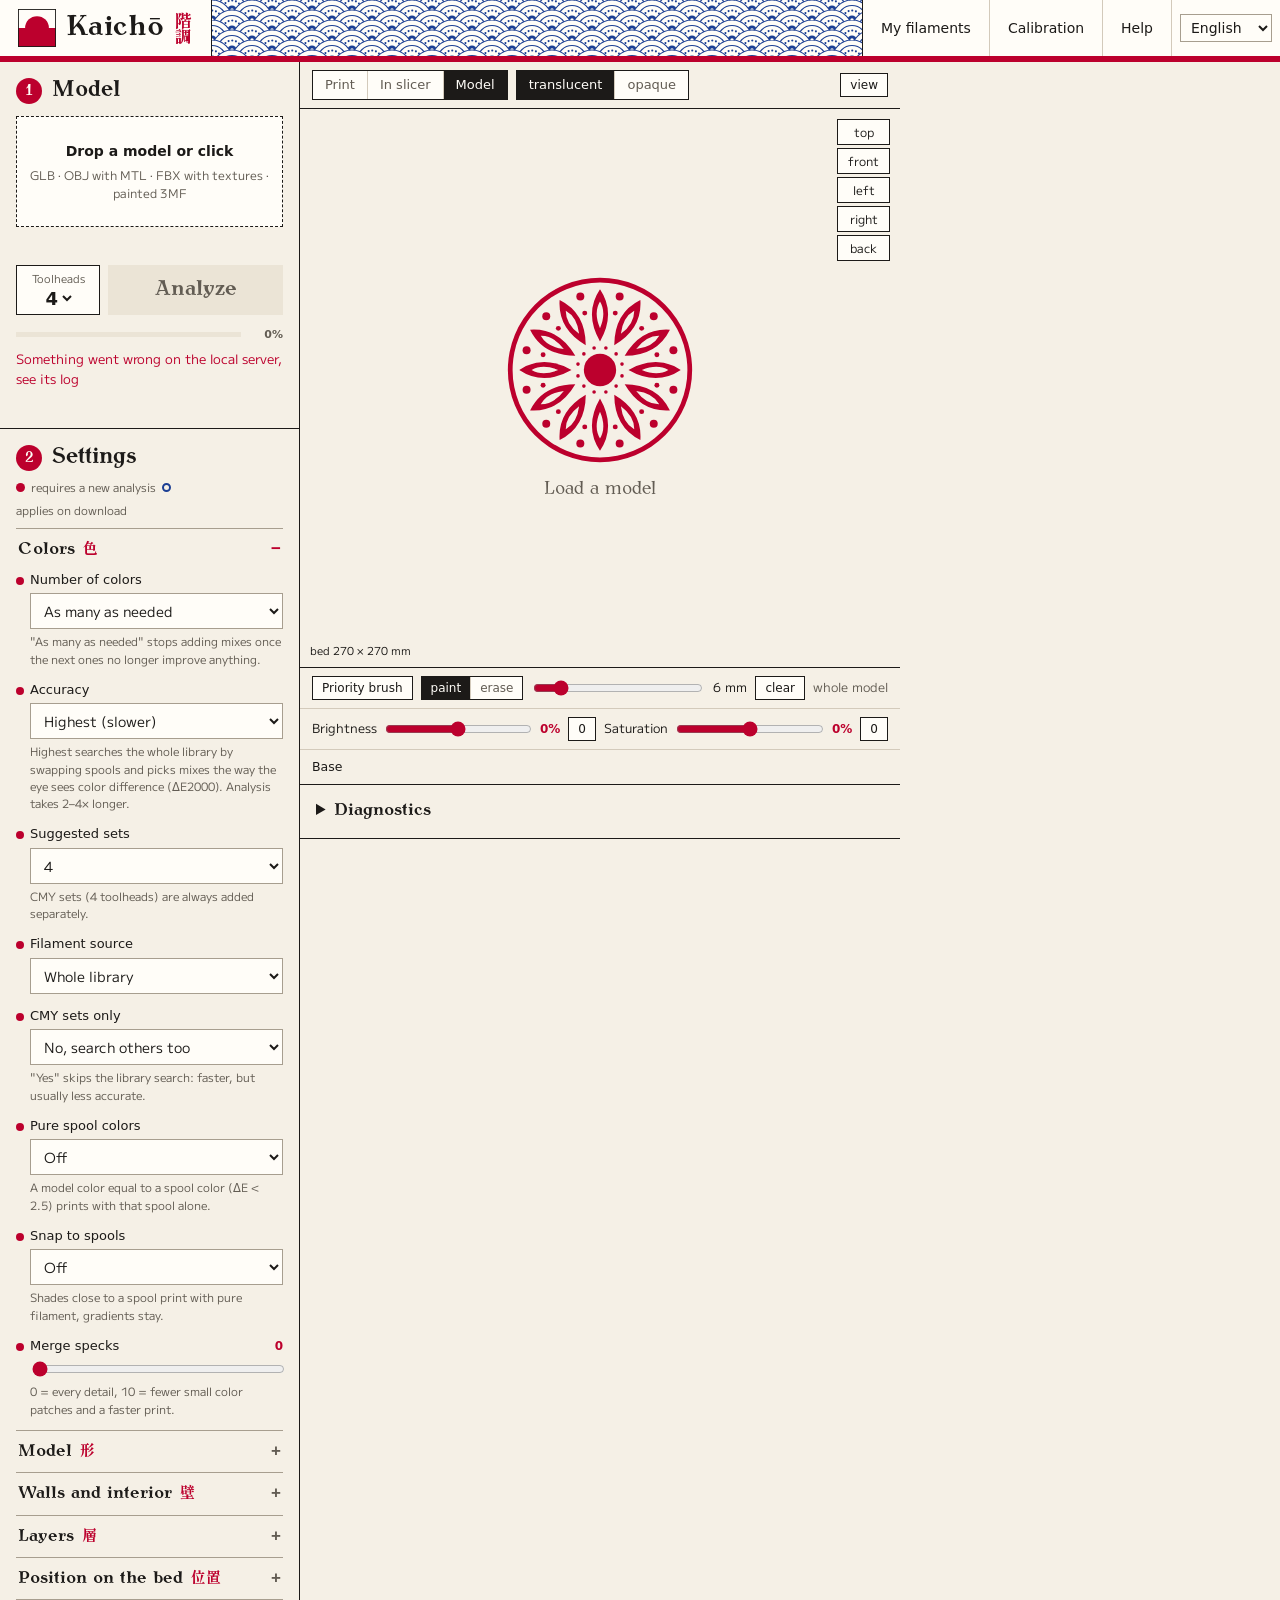
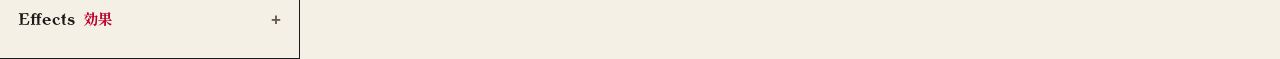
==== commit b94cde9f: "Show the chosen spool color and fix the faults found by testing Changing a spool color now repaints " ====
--- a/frontend/index.html
+++ b/frontend/index.html
@@ -95,7 +95,7 @@
           <input id="s_longest_side" type="number" min="1" max="1000" step="1" placeholder="auto: from file">
           <small>Empty = size from the file; 50 mm if it does not fit on the bed.</small></div>
         <div class="opt re"><label for="s_max_triangles">Max triangles</label>
-          <input id="s_max_triangles" type="number" min="16" max="1000000" step="1000" value="1000000"></div>
+          <input id="s_max_triangles" type="number" min="1000" max="1000000" step="1000" value="1000000"></div>
         <div class="opt re"><label for="s_repair">Thicken thin walls</label>
           <select id="s_repair"><option value="auto" selected>When needed</option><option value="on">Always</option><option value="off">Never</option></select>
           <small>Rebuilds a leaky mesh into a printable solid; colors stay from the original.</small></div>
@@ -152,8 +152,8 @@
 
       <details class="grp"><summary>Position on the bed <span class="ja" lang="ja">位置</span></summary>
         <div class="opt ex"><label>Rotation X · Y · Z (°) <button id="rotAuto" class="mini" type="button">as in file</button></label>
-          <div class="trio"><input id="s_rot_x" type="number" step="1" placeholder="X"><input id="s_rot_y" type="number" step="1" placeholder="Y">
-            <input id="s_rot_z" type="number" step="1" placeholder="Z"></div>
+          <div class="trio"><input id="s_rot_x" type="number" step="1" min="-360" max="360" placeholder="X"><input id="s_rot_y" type="number" step="1" min="-360" max="360" placeholder="Y">
+            <input id="s_rot_z" type="number" step="1" min="-360" max="360" placeholder="Z"></div>
           <small id="rotState">Orientation from the file</small></div>
         <div class="opt ex"><label for="s_z_offset">Sink into the bed (mm) <button id="zAuto" class="mini" type="button">0</button></label>
           <input id="s_z_offset" type="number" max="0" step="0.5" placeholder="0">
@@ -208,6 +208,8 @@
     <div class="rhead"><h2><i>3</i> <span id="resultsTitle">Working…</span></h2>
       <button id="btnReanalyze" class="go-btn small" type="button" hidden>Recalculate</button></div>
     <div id="brands" class="brands" hidden><span>CMY families:</span><div id="brandList"></div></div>
+    <div class="editmode"><span>When I change a spool color:</span>
+      <div id="editMode" class="seg small"><button type="button" data-e="repaint">Repaint the model</button><button type="button" data-e="match">Keep the model's colors</button></div></div>
     <div class="panel mine" id="mineCard">
       <div class="mhead"><b>My colors</b><span class="muted small">enter the colors of the spools you own</span>
         <button class="collapse" data-col="mineCard" type="button">−</button></div>
--- a/frontend/style.css
+++ b/frontend/style.css
@@ -153,6 +153,7 @@
 
 .rhead { display: flex; align-items: center; gap: 10px; }
 .rhead h2 { margin: 0; flex: 1; }
+.editmode { display: flex; gap: 10px; align-items: center; font-size: 12.5px; flex-wrap: wrap; }
 .brands { display: flex; gap: 10px; align-items: center; font-size: 12.5px; flex-wrap: wrap; }
 #brandList { display: flex; gap: 12px; flex-wrap: wrap; }
 #brandList label { display: flex; gap: 5px; align-items: center; }
@@ -189,12 +190,12 @@
 .chip input[type=color] { position: absolute; inset: 0; opacity: 0; cursor: pointer; width: 100%; height: 100%; }
 .swc b { margin-top: 5px; font-weight: 500; line-height: 1.25; display: -webkit-box; -webkit-line-clamp: 2; -webkit-box-orient: vertical; overflow: hidden; overflow-wrap: anywhere; }
 .hexl { display: flex; align-items: center; gap: 3px; color: var(--muted); margin-top: 2px; }
-.hexl span { flex: 1; min-width: 0; overflow: hidden; text-overflow: ellipsis; }
+.hexl span { flex: 1; min-width: 0; font-size: 11px; font-variant-numeric: tabular-nums; }
 .ico { width: 20px; height: 20px; display: grid; place-items: center; border: 1px solid var(--line2); font-size: 10px; color: var(--muted); background: transparent; padding: 0; position: relative; overflow: hidden; text-decoration: none; }
 .ico:hover { color: var(--white); background: var(--ink); border-color: var(--ink); }
 .ico input[type=color] { position: absolute; inset: 0; opacity: 0; cursor: pointer; }
 .swc .use { font-size: 11px; color: var(--muted); }
-.swc input.hex { margin-top: 4px; width: 100%; background: var(--white); border: 1px solid var(--line2); padding: 4px 6px; font-size: 12px; }
+.swc input.hex { margin-top: 4px; width: 100%; background: var(--white); border: 1px solid var(--line2); padding: 4px 3px; font-size: 11px; }
 .strip { height: 10px; display: flex; overflow: hidden; border: 1px solid var(--ink); }
 .strip i { flex: 1; }
 .rc-foot { display: flex; gap: 8px; align-items: flex-start; margin-top: 10px; }
@@ -241,14 +242,22 @@
 .invadd input[type=color] { width: 40px; height: 32px; border: none; background: none; padding: 0; }
 
 @media (max-width: 1500px) {
-  .work { grid-template-columns: 330px minmax(0, 1fr); }
+  .work { grid-template-columns: 300px minmax(0, 1fr) 380px; }
+}
+/* below three columns: results right under the model, which stays in view while colors change */
+@media (max-width: 1180px) {
+  .work { grid-template-columns: 300px minmax(0, 1fr); }
+  .side { grid-row: 1 / span 2; }
   .results { grid-column: 2; border-left: 0; border-top: 1px solid var(--ink); }
-  .stage { position: static; }
+  .stage { position: sticky; top: 62px; z-index: 5; background: var(--paper); }
+  .stage #canvasWrap { height: 42vh; min-height: 240px; }
 }
 @media (max-width: 900px) {
   .work { grid-template-columns: 1fr; }
   .side { border-right: 0; }
+  .side { grid-row: auto; }
   .results { grid-column: auto; }
+  .stage { position: static; }
   .bar { height: auto; flex-wrap: wrap; }
   .brand { padding: 10px 16px; }
   .fala { order: 3; flex: 1 0 100%; height: 20px; border-inline: 0; border-top: 1px solid var(--ink); }
